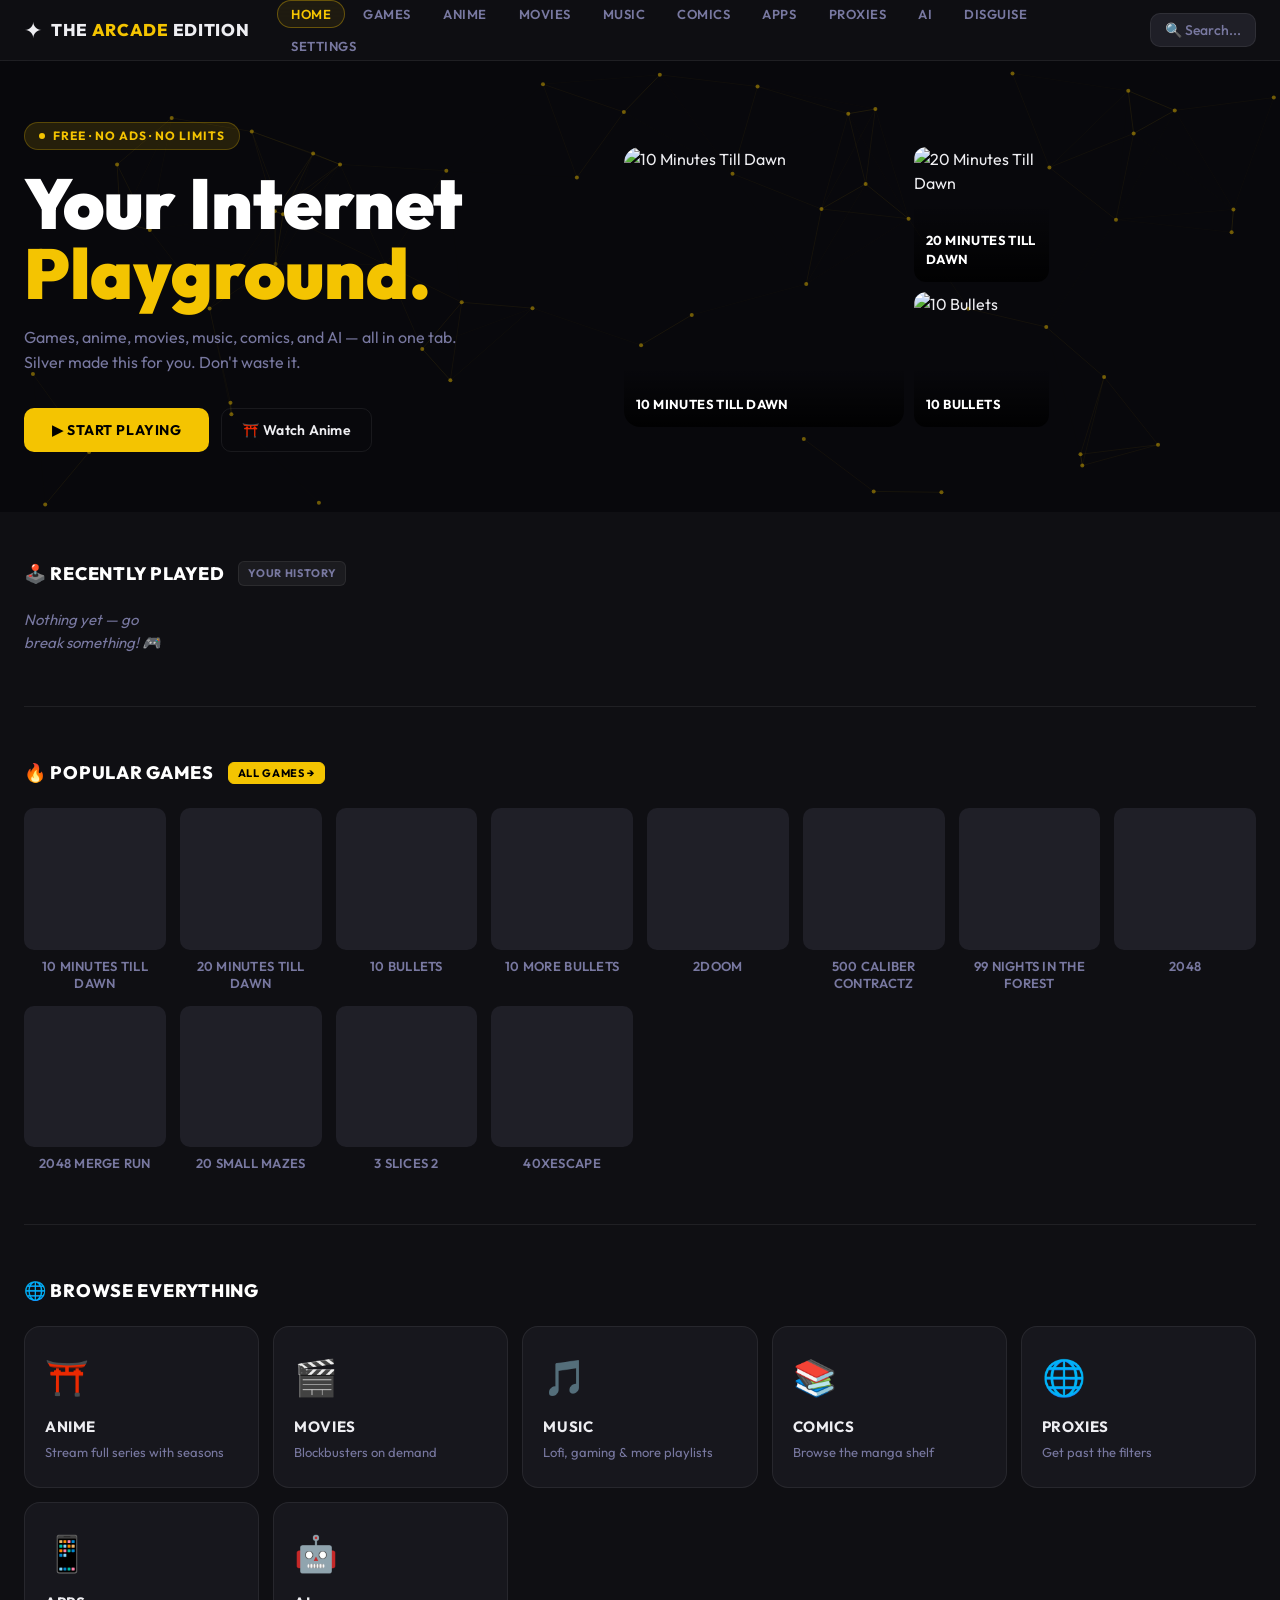
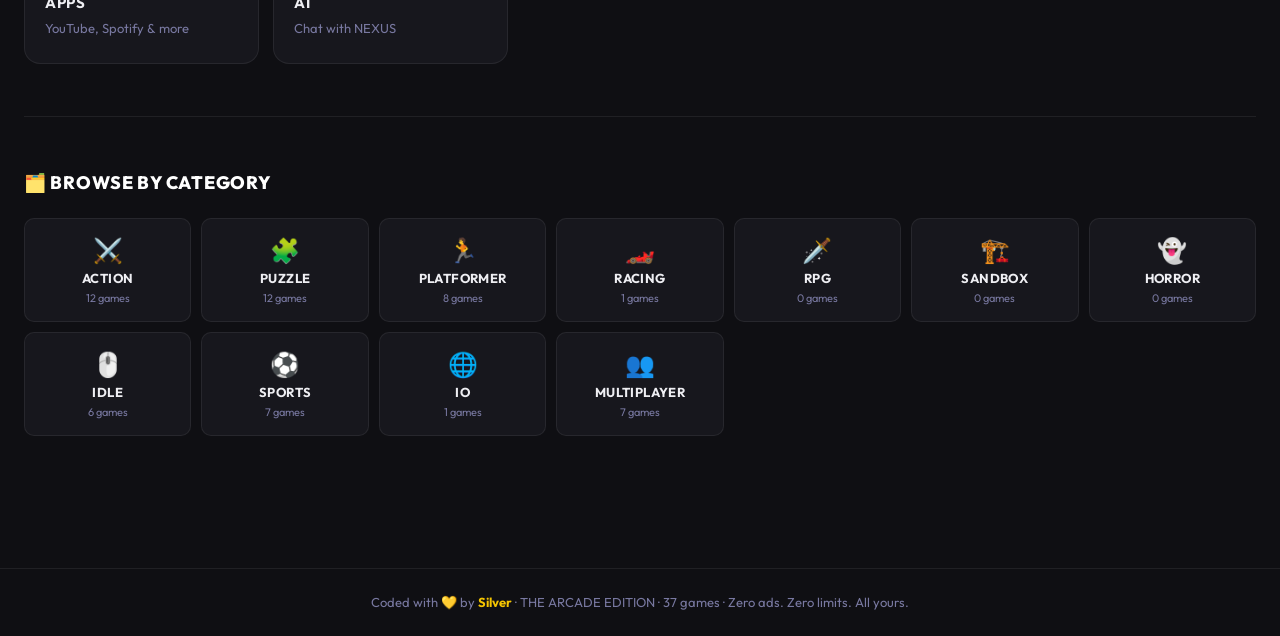
==== index.html @ 29978931 "Add files via upload" ====
<!DOCTYPE html>
<html lang="en">
<head>
    <meta charset="UTF-8">
    <meta name="viewport" content="width=device-width, initial-scale=1.0">
    <link id="favicon-link" rel="icon" type="image/png" href="favicon.png">
    <title id="page-title">THE ARCADE EDITION</title>
    <link rel="preconnect" href="https://fonts.googleapis.com">
    <link rel="preconnect" href="https://fonts.gstatic.com" crossorigin>
    <link href="https://fonts.googleapis.com/css2?family=Outfit:wght@300;400;500;600;700;800;900&display=swap" rel="stylesheet">
    <link rel="stylesheet" href="assets/app.css">
    <script src="assets/theme.js"></script>
    <script src="assets/disguise.js"></script>
</head>
<body>

<header class="site-header" id="site-header">
    <div class="header-inner">
        <a class="wordmark" href="index.html">
            <span class="wordmark-icon">✦</span>
            <span class="wordmark-text">THE <span class="accent">ARCADE</span> EDITION</span>
        </a>
        <nav class="site-nav hub-nav" id="hub-nav">
            <button class="hub-pill active" data-section="home">Home</button>
            <button class="hub-pill" data-section="games">Games</button>
            <button class="hub-pill" data-section="anime">Anime</button>
            <button class="hub-pill" data-section="movies">Movies</button>
            <button class="hub-pill" data-section="music">Music</button>
            <button class="hub-pill" data-section="manga">Comics</button>
            <button class="hub-pill" data-section="apps">Apps</button>
            <button class="hub-pill" data-section="proxies">Proxies</button>
            <button class="hub-pill" data-section="ai">AI</button>
            <button class="hub-pill" data-section="disguise">Disguise</button>
            <button class="hub-pill" data-section="settings">Settings</button>
        </nav>
        <div class="header-right">
            <button class="search-toggle" id="search-toggle" aria-label="Search">🔍 Search...</button>
        </div>
    </div>
    <div class="search-dropdown" id="search-dropdown" style="display:none">
        <input id="header-search" type="search" placeholder="Search games..." autocomplete="off" spellcheck="false">
        <div class="search-results" id="search-results"></div>
    </div>
</header>

<!-- ══════════════════════════════════════════════════════════════
     HOME SECTION
══════════════════════════════════════════════════════════════════ -->
<div class="hub-section active" id="section-home">
    <section class="hero" id="hero">
        <canvas id="network-canvas"></canvas>
        <div class="hero-content">
            <div class="hero-left">
                <div class="hero-eyebrow">
                    <span class="hero-eyebrow-dot"></span>
                    Free · No Ads · No Limits
                </div>
                <h1 class="hero-title">Your Internet<br><span class="accent">Playground.</span></h1>
                <p class="hero-sub">Games, anime, movies, music, comics, and AI — all in one tab. Silver made this for you. Don't waste it.</p>
                <div class="hero-actions">
                    <button class="hero-btn" onclick="showSection('games')">▶ Start Playing</button>
                    <button class="hero-btn-ghost" onclick="showSection('anime')">⛩️ Watch Anime</button>
                </div>
            </div>
            <div class="hero-right" id="hero-previews"></div>
        </div>
    </section>

    <main class="home-main">
        <section class="home-section" id="recent-section">
            <div class="section-header">
                <h2 class="section-title">🕹️ Recently Played</h2>
                <span class="section-badge">Your History</span>
            </div>
            <div class="shelf-row" id="recent-row">
                <p class="empty-note">Nothing yet — go break something! 🎮</p>
            </div>
        </section>

        <hr class="section-divider">

        <section class="home-section">
            <div class="section-header">
                <h2 class="section-title">🔥 Popular Games</h2>
                <button class="section-badge badge-link" onclick="showSection('games')">All Games →</button>
            </div>
            <div class="shelf-row" id="popular-row"></div>
        </section>

        <hr class="section-divider">

        <section class="home-section">
            <div class="section-header">
                <h2 class="section-title">🌐 Browse Everything</h2>
            </div>
            <div class="ent-grid">
                <div class="ent-card" style="--ent-color:#e63946" onclick="showSection('anime')">
                    <span class="ent-icon">⛩️</span>
                    <div class="ent-name">Anime</div>
                    <div class="ent-hint">Stream full series with seasons</div>
                </div>
                <div class="ent-card" style="--ent-color:#4895ef" onclick="showSection('movies')">
                    <span class="ent-icon">🎬</span>
                    <div class="ent-name">Movies</div>
                    <div class="ent-hint">Blockbusters on demand</div>
                </div>
                <div class="ent-card" style="--ent-color:#1DB954" onclick="showSection('music')">
                    <span class="ent-icon">🎵</span>
                    <div class="ent-name">Music</div>
                    <div class="ent-hint">Lofi, gaming & more playlists</div>
                </div>
                <div class="ent-card" style="--ent-color:#f97316" onclick="showSection('manga')">
                    <span class="ent-icon">📚</span>
                    <div class="ent-name">Comics</div>
                    <div class="ent-hint">Browse the manga shelf</div>
                </div>
                <div class="ent-card" style="--ent-color:#a855f7" onclick="showSection('proxies')">
                    <span class="ent-icon">🌐</span>
                    <div class="ent-name">Proxies</div>
                    <div class="ent-hint">Get past the filters</div>
                </div>
                <div class="ent-card" style="--ent-color:#3b82f6" onclick="showSection('apps')">
                    <span class="ent-icon">📱</span>
                    <div class="ent-name">Apps</div>
                    <div class="ent-hint">YouTube, Spotify & more</div>
                </div>
                <div class="ent-card" style="--ent-color:var(--accent)" onclick="showSection('ai')">
                    <span class="ent-icon">🤖</span>
                    <div class="ent-name">AI</div>
                    <div class="ent-hint">Chat with NEXUS</div>
                </div>
            </div>
        </section>

        <hr class="section-divider">

        <section class="home-section">
            <div class="section-header">
                <h2 class="section-title">🗂️ Browse by Category</h2>
            </div>
            <div class="category-grid" id="category-grid"></div>
        </section>
    </main>

    <footer class="site-footer">
        <p>Coded with 💛 by <strong style="color:var(--accent)">Silver</strong> · THE ARCADE EDITION · <span id="footer-count"></span> games · Zero ads. Zero limits. All yours.</p>
    </footer>
</div>

<!-- ══════════════════════════════════════════════════════════════
     GAMES SECTION
══════════════════════════════════════════════════════════════════ -->
<div class="hub-section" id="section-games">
    <main class="allgames-main">
        <h1 class="page-heading">ALL <span class="accent">GAMES</span></h1>
        <div class="allgames-controls">
            <input type="search" id="games-search" placeholder="Search games..." autocomplete="off" spellcheck="false">
            <button class="search-btn" onclick="filterGames()">Search</button>
        </div>
        <div class="tag-filters" id="tag-filters"></div>
        <div class="game-grid" id="game-grid"></div>
    </main>


    <footer class="site-footer">
        <p>Coded with 💛 by <strong style="color:var(--accent)">Silver</strong> · THE ARCADE EDITION</p>
    </footer>
</div>

<!-- ══════════════════════════════════════════════════════════════
     ANIME SECTION
══════════════════════════════════════════════════════════════════ -->
<div class="hub-section" id="section-anime">
    <!-- Library picker -->
    <div id="anime-library-view" class="anime-library">
        <div class="manga-library-header">
            <div class="anime-library-title">✦ Anime Library</div>
            <div class="anime-library-sub">Pick a series to start watching</div>
        </div>
        <div class="anime-series-grid" id="anime-series-grid"></div>
    </div>
    <!-- Show view (after picking) -->
    <div id="anime-show-view" style="display:none">
        <div class="anime-page" id="anime-app"></div>
        <div class="ap-season-selector" id="ap-season-selector"></div>
    </div>

    <div class="ap-overlay" id="ap-overlay">
        <div class="ap-topbar">
            <button class="ap-back" onclick="closeAnimePlayer()">
                <svg viewBox="0 0 24 24" fill="white" width="16"><path d="M20 11H7.83l5.59-5.59L12 4l-8 8 8 8 1.41-1.41L7.83 13H20v-2z"/></svg>
                Back
            </button>
            <div class="ap-nowplaying"><strong id="ap-title">—</strong><span id="ap-ep-label">—</span></div>
            <div style="width:80px"></div>
        </div>
        <iframe class="ap-frame" id="ap-frame" allowfullscreen allow="autoplay; fullscreen"></iframe>
        <div class="ap-bottom">
            <div style="font-size:11px;font-weight:700;color:rgba(255,255,255,0.35);text-transform:uppercase;letter-spacing:0.08em;">Episodes</div>
            <div class="ep-mini-scroll" id="ep-mini-scroll"></div>
        </div>
    </div>
    <footer class="site-footer">
        <p>Coded with 💛 by <strong style="color:var(--accent)">Silver</strong> · THE ARCADE EDITION</p>
    </footer>
</div>

<!-- ══════════════════════════════════════════════════════════════
     MOVIES SECTION
══════════════════════════════════════════════════════════════════ -->
<div class="hub-section" id="section-movies">
    <!-- Library picker -->
    <div id="movie-library-view" class="movie-library">
        <div class="manga-library-header">
            <div class="movie-library-title">🎬 Movie Library</div>
            <div class="movie-library-sub">Pick something to watch tonight</div>
        </div>
        <div class="movie-shelf-grid" id="movie-shelf-grid"></div>
    </div>
    <!-- Movie view -->
    <div id="movie-show-view" style="display:none">
        <div class="movie-view-bar">
            <button class="movie-back-to-shelf" onclick="showMovieLibrary()">← Back to Library</button>
            <span id="movie-show-label" style="font-size:14px;font-weight:600;color:var(--muted)"></span>
        </div>
        <div class="movie-page" id="movie-app"></div>
    </div>

    <div class="movie-overlay" id="movie-overlay">
        <div id="movieTrigger"></div>
        <div class="movie-topbar">
            <button class="movie-back" onclick="closeMoviePlayer()">
                <svg viewBox="0 0 24 24" fill="currentColor" width="14"><path d="M20 11H7.83l5.59-5.59L12 4l-8 8 8 8 1.41-1.41L7.83 13H20v-2z"/></svg>
                Return
            </button>
            <div class="movie-nowplaying">
                <span>Now Playing</span>
                <strong id="movie-p-title">—</strong>
            </div>
            <button class="movie-back" onclick="movieToggleFullscreen()" title="Fullscreen (F)">
                <svg viewBox="0 0 24 24" fill="currentColor" width="14"><path d="M7 14H5v5h5v-2H7v-3zm-2-4h2V7h3V5H5v5zm12 7h-3v2h5v-5h-2v3zM14 5v2h3v3h2V5h-5z"/></svg>
            </button>
        </div>
        <iframe class="movie-frame" id="movie-frame" allowfullscreen allow="autoplay; fullscreen"></iframe>
        <div class="movie-bottom"></div>
    </div>
    <footer class="site-footer">
        <p>Coded with 💛 by <strong style="color:var(--accent)">Silver</strong> · THE ARCADE EDITION</p>
    </footer>
</div>

<!-- ══════════════════════════════════════════════════════════════
     MUSIC SECTION
══════════════════════════════════════════════════════════════════ -->
<div class="hub-section" id="section-music">
    <div class="music-page">
        <div class="player-card">
            <div id="yt-hidden-engine" style="display:none;"></div>
            <select id="playlistSelect" onchange="switchPlaylist(this.value)">
                <option value="" disabled selected hidden>Choose a playlist...</option>
            </select>
            <input type="text" id="searchBar" placeholder="Search songs or artists..." onkeyup="searchAllTracks()">
            <div class="artwork-container">
                <span id="artPlaceholder" class="artwork-placeholder">💿</span>
                <img id="mainArtwork" src="" alt="Album Art">
            </div>
            <div class="track-info">
                <div id="trackTitle" class="track-title">Pick a playlist to begin</div>
                <div id="trackArtist" class="track-artist"></div>
            </div>
            <div class="timeline-wrapper">
                <input type="range" id="progressBar" class="music-slider" value="0" max="1000" oninput="seekVideo(this.value)">
                <div class="progress-container">
                    <span id="currentTime">0:00</span>
                    <span id="totalTime">0:00</span>
                </div>
            </div>
            <div class="controls-hud">
                <button id="playBtnGraphic" class="play-pause-btn" onclick="togglePlayState()">▶</button>
            </div>
            <div class="volume-box">
                <span>🔈</span>
                <input type="range" id="volumeSlider" class="music-slider" value="100" max="100" oninput="changeVolume(this.value)">
                <span>🔊</span>
            </div>
            <ul id="trackListDeck" class="track-list-deck"></ul>
            <div class="credits-signature">Made by <span>Silver</span> 💛</div>
        </div>
    </div>
</div>

<!-- ══════════════════════════════════════════════════════════════
     MANGA / COMICS SECTION
══════════════════════════════════════════════════════════════════ -->
<div class="hub-section" id="section-manga">
    <div class="manga-page">
        <!-- Series picker -->
        <div class="manga-library" id="manga-library-view">
            <div class="manga-library-header">
                <div class="manga-library-title">📚 Comics & Manga</div>
                <div class="manga-library-sub">Browse the collection — pick a series to open the shelf</div>
            </div>
            <div class="manga-series-grid" id="manga-series-grid"></div>
        </div>
        <!-- Shelf view -->
        <div id="manga-shelf-view" style="display:none;width:100%">
            <div class="manga-shelf-header">
                <button class="manga-shelf-back" onclick="showMangaLibrary()">← Back to Library</button>
                <div class="manga-shelf-series-title" id="manga-shelf-series-title"></div>
            </div>
            <div style="display:flex;justify-content:center;width:100%">
                <div class="manga-shelf-content visible" id="manga-shelf"></div>
            </div>
        </div>
    </div>
    <footer class="site-footer">
        <p>Coded with 💛 by <strong style="color:var(--accent)">Silver</strong> · THE ARCADE EDITION</p>
    </footer>
</div>

<!-- ══════════════════════════════════════════════════════════════
     APPS SECTION
══════════════════════════════════════════════════════════════════ -->
<div class="hub-section" id="section-apps">
    <div class="apps-page">
        <div class="apps-header">
            <h1 class="apps-title">📱 Apps</h1>
            <p class="apps-sub">Open any web app right here — no new tab needed.</p>
        </div>
        <div class="apps-grid" id="apps-grid"></div>
    </div>
    <!-- App viewer overlay -->
    <div id="app-overlay" style="display:none;position:fixed;top:60px;left:0;right:0;bottom:0;z-index:400;background:#fff;flex-direction:column;">
        <div style="display:flex;align-items:center;gap:12px;background:#0f0f13;border-bottom:1px solid rgba(255,255,255,0.07);padding:0 16px;height:44px;flex-shrink:0;">
            <button onclick="closeAppOverlay()" style="background:none;border:none;color:var(--accent);font-family:Outfit,sans-serif;font-size:13px;font-weight:700;cursor:pointer;padding:6px 0;letter-spacing:0.02em;">← Back to Apps</button>
            <span style="color:rgba(255,255,255,0.2);">|</span>
            <span id="app-overlay-title" style="color:#e2e2e6;font-family:Outfit,sans-serif;font-size:13px;font-weight:700;text-transform:uppercase;letter-spacing:0.05em;flex:1;"></span>
            <button onclick="openAppNewTab()" style="background:none;border:1px solid rgba(255,255,255,0.12);border-radius:6px;color:#7a7a82;font-family:Outfit,sans-serif;font-size:12px;padding:5px 11px;cursor:pointer;">↗ New Tab</button>
        </div>
        <iframe id="app-overlay-frame" src="" allowfullscreen style="flex:1;width:100%;border:none;display:block;"></iframe>
    </div>
    <footer class="site-footer">
        <p>Coded with 💛 by <strong style="color:var(--accent)">Silver</strong> · THE ARCADE EDITION</p>
    </footer>
</div>

<!-- ══════════════════════════════════════════════════════════════
     PROXIES SECTION
══════════════════════════════════════════════════════════════════ -->
<div class="hub-section" id="section-proxies">
    <div class="proxies-page">
        <h1 class="page-heading">🌐 <span class="accent">Proxies</span></h1>
        <p style="text-align:center;color:var(--muted);margin-bottom:8px;font-size:14px;">Opens in a new tab — no logs, no nonsense.</p>
        <div class="proxy-grid" id="proxy-grid"></div>
    </div>
    <footer class="site-footer">
        <p>Coded with 💛 by <strong style="color:var(--accent)">Silver</strong> · THE ARCADE EDITION</p>
    </footer>
</div>

<!-- ══════════════════════════════════════════════════════════════
     AI SECTION
══════════════════════════════════════════════════════════════════ -->
<div class="hub-section" id="section-ai">
    <div class="ai-page" id="ai-page">
        <div class="ai-login-box" id="ai-login-box">
            <span class="ai-logo-text">NEXUS</span>
            <div class="ai-status">
                <span class="ai-status-dot"></span> AI Core: Operational
            </div>
            <div class="ai-input-group">
                <label>Who are you?</label>
                <input type="text" id="ai-username" placeholder="Enter your name to begin...">
            </div>
            <button class="ai-launch-btn" onclick="launchAI()">Initialize Session →</button>
        </div>
    </div>
    <!-- Fullscreen AI frame (outside ai-page so it covers everything) -->
    <div class="ai-frame-wrap" id="ai-frame-wrap">
        <div class="ai-frame-topbar">
            <span class="ai-frame-title">✦ NEXUS AI</span>
            <button class="ai-frame-close" onclick="closeAI()">← Exit Session</button>
        </div>
        <iframe src="https://script.google.com/macros/s/AKfycbxIQWCINwF1Iqd8puG-jquv4sWSAkLTq9Tq86nTnNnoW3Gfvui6fgZIjMGgOss-cZVA/exec" allowfullscreen id="ai-frame"></iframe>
    </div>
    <footer class="site-footer">
        <p>Coded with 💛 by <strong style="color:var(--accent)">Silver</strong> · THE ARCADE EDITION · NEXUS AI</p>
    </footer>
</div>

<!-- ══════════════════════════════════════════════════════════════
     DISGUISE SECTION
══════════════════════════════════════════════════════════════════ -->
<div class="hub-section" id="section-disguise">
    <main class="disguise-main">
        <canvas id="disguise-canvas" class="bg-canvas"></canvas>
        <div class="disguise-content">
            <p class="stealth-label">Stealth Mode</p>
            <h1 class="disguise-title">Tab Disguise</h1>
            <p class="disguise-sub">Make your browser tab look like something boring. Perfect for when someone walks by.</p>
            <div class="tab-preview-wrap">
                <div class="fake-browser">
                    <div class="fake-header-bar">
                        <div class="fake-tab" id="fake-tab">
                            <img src="favicon.png" id="preview-favicon" alt="Favicon" style="width:14px;height:14px;object-fit:contain;" onerror="this.src='favicon.png'">
                            <span id="preview-title">THE ARCADE EDITION</span>
                            <span class="fake-close">✕</span>
                        </div>
                    </div>
                    <div class="fake-bar">
                        <span class="fake-arrows">← → ↻</span>
                        <span class="fake-url" id="preview-url">yourname.github.io/vault</span>
                    </div>
                </div>
            </div>
            <p class="disguise-section-label">Presets</p>
            <div class="preset-grid" id="preset-grid"></div>
            <p class="disguise-section-label">Custom</p>
            <div class="custom-row">
                <input id="custom-title" type="text" placeholder="Enter custom tab title..." class="title-input">
                <button class="apply-btn" id="apply-btn">Apply</button>
            </div>
            <button class="reset-btn" id="reset-btn">↩ Reset to Default</button>
        </div>
    </main>
    <footer class="site-footer">
        <p>Coded with 💛 by <strong style="color:var(--accent)">Silver</strong> · THE ARCADE EDITION</p>
    </footer>
</div>

<!-- ══════════════════════════════════════════════════════════════
     SETTINGS SECTION
══════════════════════════════════════════════════════════════════ -->
<div class="hub-section" id="section-settings">
    <div class="settings-page">
        <h1 class="page-heading">⚙️ <span class="accent">Settings</span></h1>
        <div class="settings-section">
            <div class="settings-section-title">Theme</div>
            <div class="settings-row">
                <div>
                    <div class="settings-label">Color Mode</div>
                    <div class="settings-hint">Changes the overall vibe of the platform</div>
                </div>
                <div class="theme-picker" id="theme-picker">
                    <button class="theme-chip active" data-theme="dark">Dark</button>
                    <button class="theme-chip" data-theme="midnight">Midnight</button>
                    <button class="theme-chip" data-theme="gold">Gold</button>
                    <button class="theme-chip" data-theme="light">Light</button>
                </div>
            </div>
            <div class="settings-row">
                <div>
                    <div class="settings-label">Accent Color</div>
                    <div class="settings-hint">Your signature highlight color</div>
                </div>
                <div class="accent-swatches" id="accent-swatches">
                    <div class="accent-swatch active" data-color="#f4c401" style="background:#f4c401" title="Gold"></div>
                    <div class="accent-swatch" data-color="#e63946" style="background:#e63946" title="Red"></div>
                    <div class="accent-swatch" data-color="#1DB954" style="background:#1DB954" title="Green"></div>
                    <div class="accent-swatch" data-color="#4285F4" style="background:#4285F4" title="Blue"></div>
                    <div class="accent-swatch" data-color="#a855f7" style="background:#a855f7" title="Purple"></div>
                    <div class="accent-swatch" data-color="#f97316" style="background:#f97316" title="Orange"></div>
                    <div class="accent-swatch" data-color="#ffffff" style="background:#ffffff;border:1px solid rgba(255,255,255,0.2)" title="White"></div>
                </div>
            </div>
        </div>
        <div class="settings-section">
            <div class="settings-section-title">Accessibility</div>
            <div class="settings-row">
                <div>
                    <div class="settings-label">Font Size</div>
                    <div class="settings-hint">Base text size across all pages</div>
                </div>
                <select class="settings-select" id="font-size-select">
                    <option value="small">Small</option>
                    <option value="normal" selected>Normal</option>
                    <option value="large">Large</option>
                </select>
            </div>
            <div class="settings-row">
                <div>
                    <div class="settings-label">Animations</div>
                    <div class="settings-hint">Network canvas & transition effects</div>
                </div>
                <div class="settings-toggle on" id="anim-toggle" onclick="this.classList.toggle('on')"></div>
            </div>
        </div>
        <div class="settings-section">
            <div class="settings-section-title">Data</div>
            <div class="settings-row">
                <div>
                    <div class="settings-label">Clear Play History</div>
                    <div class="settings-hint">Removes your recently played games</div>
                </div>
                <button class="settings-reset-btn" onclick="clearHistory()">Clear</button>
            </div>

        </div>
        <div style="padding-top:16px;display:flex;align-items:center;">
            <button class="settings-save-btn" onclick="saveSettingsUI()">Save Settings</button>
            <button class="settings-reset-btn" onclick="resetSettingsUI()">Reset to Defaults</button>
        </div>
        <p id="settings-saved-msg" style="color:var(--accent);font-weight:700;font-size:14px;margin-top:12px;display:none;">✓ Settings saved!</p>
    </div>
    <footer class="site-footer">
        <p>Coded with 💛 by <strong style="color:var(--accent)">Silver</strong> · THE ARCADE EDITION</p>
    </footer>
</div>

<!-- ══════════════════════════════════════════════════════════════
     GAME OVERLAY — sits below nav, inside the hub
══════════════════════════════════════════════════════════════════ -->
<div id="game-overlay" style="display:none;position:fixed;top:60px;left:0;right:0;bottom:0;z-index:400;background:#000;flex-direction:column;">
    <div style="display:flex;align-items:center;gap:12px;background:#0f0f13;border-bottom:1px solid rgba(255,255,255,0.07);padding:0 16px;height:44px;flex-shrink:0;">
        <button onclick="closeGameOverlay()" style="background:none;border:none;color:var(--accent);font-family:Outfit,sans-serif;font-size:13px;font-weight:700;cursor:pointer;padding:6px 0;letter-spacing:0.02em;">← Back to Games</button>
        <span style="color:rgba(255,255,255,0.2);">|</span>
        <span id="game-overlay-title" style="color:#e2e2e6;font-family:Outfit,sans-serif;font-size:13px;font-weight:700;text-transform:uppercase;letter-spacing:0.05em;flex:1;"></span>
        <button id="game-expand-btn" onclick="toggleGameExpand()" style="background:none;border:1px solid rgba(255,255,255,0.12);border-radius:6px;color:#7a7a82;font-family:Outfit,sans-serif;font-size:12px;padding:5px 11px;cursor:pointer;transition:color 0.15s,border-color 0.15s;">⛶ Expand</button>
    </div>
    <iframe id="game-overlay-frame" src="" allowfullscreen allow="autoplay; fullscreen; gamepad" style="flex:1;width:100%;border:none;display:block;"></iframe>
</div>

<!-- ══════════════════════════════════════════════════════════════
     SCRIPTS
══════════════════════════════════════════════════════════════════ -->
<script src="games.js"></script>
<script src="assets/app.js"></script>

<script>
var tag = document.createElement('script');
tag.src = "https://www.youtube.com/iframe_api";
var firstScriptTag = document.getElementsByTagName('script')[0];
firstScriptTag.parentNode.insertBefore(tag, firstScriptTag);
</script>

<script>
// ══════════════════════════════════════════════════════════
// HUB NAVIGATION
// ══════════════════════════════════════════════════════════
function showSection(id) {
    document.querySelectorAll('.hub-section').forEach(s => s.classList.remove('active'));
    document.querySelectorAll('.hub-pill').forEach(p => p.classList.remove('active'));
    document.getElementById('section-' + id)?.classList.add('active');
    document.querySelector(`.hub-pill[data-section="${id}"]`)?.classList.add('active');

    if (id === 'home')     { setTimeout(initNetwork, 50); setTimeout(renderHeroPreviews, 10); setTimeout(renderRecent, 10); setTimeout(renderPopular, 10); setTimeout(renderCategories, 10); }
    if (id === 'games')    { renderAllGames(); renderTagFilters(); }
    if (id === 'anime')    { renderAnimeLibrary(); }
    if (id === 'movies')   { renderMovieLibrary(); }
    if (id === 'manga')    { renderMangaLibrary(); }
    if (id === 'disguise') { setTimeout(() => initDisguiseCanvas(), 50); initDisguisePage(); }
    if (id === 'settings') { initSettingsUI(); }
    if (id === 'proxies')  { renderProxies(); }
    if (id === 'apps')     { renderApps(); }

    window.scrollTo(0, 0);
}

document.querySelectorAll('.hub-pill').forEach(btn => {
    btn.addEventListener('click', () => showSection(btn.dataset.section));
});

// ══════════════════════════════════════════════════════════
// HOME PAGE
// ══════════════════════════════════════════════════════════
function renderHeroPreviews() {
    const hero = document.getElementById('hero-previews');
    if (!hero) return;
    hero.innerHTML = '';
    const picks = GAMES.slice(0, 3);
    if (!picks.length) return;
    const big = document.createElement('a');
    big.href = '#'; big.className = 'hero-preview-big';
    big.innerHTML = `<img src="${getGameImg(picks[0])}" alt="${picks[0].title}"><span>${picks[0].title}</span>`;
    big.onclick = e => { e.preventDefault(); recordPlay(picks[0]); showSection('games'); };
    hero.appendChild(big);
    const smalls = document.createElement('div');
    smalls.className = 'hero-preview-smalls';
    picks.slice(1).forEach(g => {
        const a = document.createElement('a');
        a.href = '#'; a.className = 'hero-preview-small';
        a.innerHTML = `<img src="${getGameImg(g)}" alt="${g.title}"><span>${g.title}</span>`;
        a.onclick = e => { e.preventDefault(); recordPlay(g); showSection('games'); };
        smalls.appendChild(a);
    });
    hero.appendChild(smalls);
}

function renderRecent() {
    const history = getHistory();
    const row = document.getElementById('recent-row');
    if (!row) return;
    row.innerHTML = '';
    if (!history.length) { row.innerHTML = '<p class="empty-note">Nothing yet — go break something! 🎮</p>'; return; }
    history.slice(0,8).forEach(h => {
        const g = GAMES.find(x => x.file === h.file);
        if (g) row.appendChild(buildCard(g));
    });
}

function renderPopular() {
    const row = document.getElementById('popular-row');
    if (!row) return;
    row.innerHTML = '';
    GAMES.slice(0,12).forEach(g => row.appendChild(buildCard(g)));
}

function renderCategories() {
    const tags = ['action','puzzle','platformer','racing','rpg','sandbox','horror','idle','sports','io','multiplayer'];
    const icons = {action:'⚔️',puzzle:'🧩',platformer:'🏃',racing:'🏎️',rpg:'🗡️',sandbox:'🏗️',horror:'👻',idle:'🖱️',sports:'⚽',io:'🌐',multiplayer:'👥'};
    const grid = document.getElementById('category-grid');
    if (!grid) return;
    grid.innerHTML = '';
    tags.forEach(tag => {
        const count = GAMES.filter(g => (g.tags||[]).includes(tag)).length;
        const btn = document.createElement('button');
        btn.className = 'cat-btn';
        btn.innerHTML = `<span class="cat-icon">${icons[tag]||'🎮'}</span><span class="cat-name">${tag.charAt(0).toUpperCase()+tag.slice(1)}</span><span class="cat-count">${count} games</span>`;
        btn.onclick = () => { showSection('games'); setTimeout(() => filterByTag(tag), 100); };
        grid.appendChild(btn);
    });
}

document.addEventListener('DOMContentLoaded', () => {
    initNetwork();
    renderHeroPreviews();
    renderRecent();
    renderPopular();
    renderCategories();
    document.getElementById('footer-count').textContent = GAMES.length;
    initMusicPlayer();
});

// ══════════════════════════════════════════════════════════
// GAMES
// ══════════════════════════════════════════════════════════
function getGameImg(game) {
    if (!game.img) return 'favicon.png';
    const isUrl = /^https?:\/\/|\/\//.test(game.img);
    return isUrl ? game.img : 'gameimages/' + game.img;
}

let activeTag = null;

function renderTagFilters() {
    const tags = ['all','action','puzzle','platformer','racing','rpg','sandbox','horror','idle','sports','io','multiplayer'];
    const container = document.getElementById('tag-filters');
    if (!container || container.children.length) return;
    tags.forEach(t => {
        const btn = document.createElement('button');
        btn.className = 'tag-btn' + (t === 'all' ? ' active' : '');
        btn.textContent = t === 'all' ? 'All' : t.charAt(0).toUpperCase()+t.slice(1);
        btn.dataset.tag = t;
        btn.onclick = () => filterByTag(t);
        container.appendChild(btn);
    });
}

function filterByTag(tag) {
    activeTag = tag === 'all' ? null : tag;
    document.querySelectorAll('#tag-filters .tag-btn').forEach(b => b.classList.toggle('active', b.dataset.tag === tag));
    filterGames();
}

function renderAllGames() {
    const grid = document.getElementById('game-grid');
    if (!grid) return;
    const q = (document.getElementById('games-search')?.value || '').toLowerCase();
    const filtered = GAMES.filter(g => {
        const matchQ = !q || g.title.toLowerCase().includes(q);
        const matchTag = !activeTag || (g.tags||[]).includes(activeTag);
        return matchQ && matchTag;
    }).sort((a,b) => a.title.localeCompare(b.title));
    grid.innerHTML = '';
    if (!filtered.length) { grid.innerHTML = '<p class="no-results">No games found. Try a different search!</p>'; return; }
    filtered.forEach(g => grid.appendChild(buildCard(g)));
}

function filterGames() { renderAllGames(); }

document.addEventListener('DOMContentLoaded', () => {
    document.getElementById('games-search')?.addEventListener('input', filterGames);
});

// ══════════════════════════════════════════════════════════
// ANIME — MULTI-SERIES
// ══════════════════════════════════════════════════════════
const ANIME_CATALOG = [
    {
        id: 'jjk',
        title: 'Jujutsu Kaisen',
        thumb: 'https://lh3.googleusercontent.com/pw/AP1GczMfE8PlhsTcq7ktFSVATbhNoKUy42dXV8RN49rw3xy97je1ZTSwuT3k-yIxleFK4kAv3tJhXBaqXHgg-aCy4SHH4oWsd6C5NkrvJ33DJxlZJDUJkS8gjZSZ7mfo_NViTvZQrx2NilVwV8duoaxFdPhh=w1672-h941-s-no-gm',
        coverThumb: 'https://lh3.googleusercontent.com/pw/AP1GczMfE8PlhsTcq7ktFSVATbhNoKUy42dXV8RN49rw3xy97je1ZTSwuT3k-yIxleFK4kAv3tJhXBaqXHgg-aCy4SHH4oWsd6C5NkrvJ33DJxlZJDUJkS8gjZSZ7mfo_NViTvZQrx2NilVwV8duoaxFdPhh=w1672-h941-s-no-gm',
        genre: 'Action · Supernatural',
        seasons: [
            {
                label: 'Season 1 (2020)',
                heroImage: 'https://lh3.googleusercontent.com/pw/AP1GczMfE8PlhsTcq7ktFSVATbhNoKUy42dXV8RN49rw3xy97je1ZTSwuT3k-yIxleFK4kAv3tJhXBaqXHgg-aCy4SHH4oWsd6C5NkrvJ33DJxlZJDUJkS8gjZSZ7mfo_NViTvZQrx2NilVwV8duoaxFdPhh=w1672-h941-s-no-gm',
                description: 'After swallowing a cursed finger, Yuji Itadori becomes the vessel for the King of Curses and joins a secret society of sorcerers.',
                episodes: [
                    {title:'Ryōmen Sukuna',subLink:'https://drive.google.com/file/d/1w05hv0eqevqNsx2-SmepGTozUZ3jlRgu/preview',thumb:'https://lh3.googleusercontent.com/pw/AP1GczOk7-hQcLmg7xu-2HbIidMoyQOoUx0f4gLWrdbSQzoQxBLbX1UFu4w0Bf-8o3ywOrzEiumgJwjKx5Y6k5QzWxzekRntDDWu966bRmQSC6PMvhRSkjT_1HZ96J-VWDVZ_I9-26gxPW5y7NXtkKC_T9I=w1920-h1080-s-no-gm'},
                    {title:'For Myself',subLink:'https://drive.google.com/file/d/1S0YN5ZYV2KWGH-Qm8wvOAuV_GdEx7drP/preview',thumb:'https://lh3.googleusercontent.com/pw/AP1GczPYT-GGhfSMsV7JDUcAa2KbUnWQxiHq0QrnAuHkgkS1O-T7YysqKbY1aorpEwIOEanETvz_ELEiy9Bxwun9PBTdh8GZ1cjTG_K-2zVHe_Ixi45XjGph8zSjb70-5itIII_cDpMHUNgJj9i94x-Kg=w1089-h608-s-no-gm'},
                    {title:'Girl of Steel',subLink:'https://drive.google.com/file/d/1vHqiopYe3ZJ8WgJHQoQjZCM1ZQL9BL4z/preview',thumb:'https://lh3.googleusercontent.com/pw/AP1GczNigCUiSTUX1ZCBUnSdVYeTW2_46pB9NQBoVRgE2wcV1BYy3g84LGpiHohJWdPdvIQjhhprJH9LBM0L9t5KipFdGkRPq6ZAEDf20h4qHq700EYpQ37R95P5H4jqMUPgpwIYpi0wXmvZ-MZL8usVZ8A=w1920-h1080-s-no-gm'},
                    {title:'Curse Womb Must Die',subLink:'https://drive.google.com/file/d/1PgVMpqATCAc5IMSGk9BBM3SVHfiug_6N/preview',thumb:'https://lh3.googleusercontent.com/pw/AP1GczPgXCtLZ6ZfAoefB4VSKZw3tmLn-nmqkxMXcsDherzN5H6g-09zKT6nGUyVw4SOAcvcyYooQ-EWx0jDhotkuqFIbMfFUPVpKTf4skVau1w5KNLcDtQc9mzN5dewnS8_QB6GnIBBjfhbJGoMIH1ysvY=w1920-h1080-s-no-gm'},
                    {title:'Curse Womb Must Die -II-',subLink:'https://drive.google.com/file/d/1QUdJaSQlLGP29W-JQ5co3zZVhBXm_UWr/preview',thumb:'https://lh3.googleusercontent.com/pw/AP1GczMXLIUrgCmCXo_XUqBmpsjMsbDi31ZyitOc4WPj8Mu0vSfNifrqeWhIqT8c6kKbkejjMp2xiLX7rxRHgB5pJAaIC3-BSv44nwi7ZST-kXji26ne3cZjycDFUT6dyI66EeeYZWTnL6QiZCg2tVA1Z4M=w1024-h576-s-no-gm'},
                    {title:'After Rain',subLink:'https://drive.google.com/file/d/14XUDq8lDlEdLDAng0chsrmPxPo3mHdgQ/preview',thumb:'https://lh3.googleusercontent.com/pw/AP1GczMepr2jh5ntWVFIEmxWduI_GevzZzuxP78iano7R4drDC-g1vrA3WD_obdFsNUHkCiUzScygqy7fbf-2ppm8w9VvBHw5JJdtMobrdZk8CJOXJavUhA73VumNpAbttteNpcOTPFppB8B9qwjKPmTfC0=w1920-h1080-s-no-gm'},
                    {title:'Assault',subLink:'https://drive.google.com/file/d/1AJQ0Pzkf8aL0AMZBH1OiXXBS_RWZrH0H/preview',thumb:'https://lh3.googleusercontent.com/pw/AP1GczOU2hDd9nC-JciG56Ye-4Q3PFpjARn9_VZcBdu06gvshmaDHD1PdsBZbKz4jcYaPi2ORcrqTcpQHZNDHpEDJGta_D87iR_naEvXPws1kKbynx-XDA9pGcVfhoD74RoqJ7-CmQbO2XvVPaYzsMr_u2k=w1920-h1080-s-no-gm'},
                    {title:'Boredom',subLink:'https://drive.google.com/file/d/1xD0BqlDeMEfMiF48NfudeYtte4mQ5QYY/preview',thumb:'https://lh3.googleusercontent.com/pw/AP1GczO5UkX46W9nwVkYLsYuUUVFpbliFUjFu3OtPZG9lt2CNBe_f-21p3f_DHruAehBXui8LaXsVt7qLkKbDYdoUqwD6ZUhPgCHNA90JK5sEg5Sfmn42oq1w0LiQedqQwmh0CcEdbBk8XCXuyzWsrJUcF8=w2570-h1445-s-no-gm'},
                    {title:'Small Fry and Reverse Retribution',subLink:'https://drive.google.com/file/d/1BZSYXnORvUryj5-Tzi__oGiDTN1JDXoi/preview',thumb:'https://lh3.googleusercontent.com/pw/AP1GczNRjtAxzA7tmk2heUbmIEK8h-CoKJVkZlTZSH9SZXCr6jz9eZpTryhLSSXEUISPZ13KuE0Hr3DvPJ_9xJwfbsccarxo2aqVNyBOB7VvgU3OS-iK-P10un2dyz6cnNtidUIY8zMSWNbIceb07e6_kMg=w1920-h1080-s-no-gm'},
                    {title:'Idle Transfiguration',subLink:'https://drive.google.com/file/d/1TioplLbRDxpmBBZtmXfj1xlWW_m5wdoK/preview',thumb:'https://lh3.googleusercontent.com/pw/AP1GczPj2vbFZSiEBgm24rlizuv9uc8CFK91gRRVUJS4gzq4I-2yfGnLWw_SlA3NXnqKILmO_KZ6xp71qwqBMUnFWkDCioNfDpdObNxTGerELXnla8za3sZe1cjQqqUxrI7-NW5QvVrm5bPsN5DC_ZWgOQQ=w1920-h1080-s-no-gm'},
                    {title:'Narrow-minded',subLink:'https://drive.google.com/file/d/19c2JdI5yeXZI2HgTcbPuMLmONVQOetca/preview',thumb:'https://lh3.googleusercontent.com/pw/AP1GczM9jTRAZhXACdXDqV5UQyUWxDyXfsj-REqpmnbqba0due_riSzhwYkNMxCnhpuVrqc2otnEAMRwgPd68LHODPL6OWRBqW3Y9OEorAZyktj98dngE4R7EsGan2amBmSaO1q6Di_ByFsxXD-WBDNWxtQ=w660-h371-s-no-gm'},
                    {title:'To You, Someday',subLink:'',thumb:'https://lh3.googleusercontent.com/pw/AP1GczOH_8S9ZoU7_BvjY9fCwTaMSGXz9j6aSpfpKfO0cIn9TOZG-cFQXB_VjRJPCyzwzW-4gn78GGETDDJJHKx03OZvCawQLD1Fd9FAUYRgZ0xlS3a6LTqYA5QMdgX89dIw52UqRe8Qh9eqELaedLmqh84=w660-h371-s-no-gm'},
                    {title:'Tomorrow',subLink:'',thumb:'https://lh3.googleusercontent.com/pw/AP1GczMHVKZwmOJCELgrA6sp0DpRzHD4GUQZbxojX7yQhEIOx1NOigoSxqTrL8hIALztRa888vfRlOGuczxxQRngWtErItneidLGvrn3_CI9ih6GmM7O4yUQHYN6pZruO4U-ODiKOqpitF3UVUMz9ITLz2Q=w1920-h1080-s-no-gm'},
                ]
            },
            {
                label: 'Season 2 (2023)',
                heroImage: 'https://lh3.googleusercontent.com/pw/AP1GczMfE8PlhsTcq7ktFSVATbhNoKUy42dXV8RN49rw3xy97je1ZTSwuT3k-yIxleFK4kAv3tJhXBaqXHgg-aCy4SHH4oWsd6C5NkrvJ33DJxlZJDUJkS8gjZSZ7mfo_NViTvZQrx2NilVwV8duoaxFdPhh=w1672-h941-s-no-gm',
                description: 'The Hidden Inventory arc and the explosive Shibuya Incident — Gojo\'s past is revealed and the jujutsu world is turned upside down.',
                episodes: [
                    {title:'Hidden Inventory',subLink:'',thumb:''},
                    {title:'Hidden Inventory 2',subLink:'',thumb:''},
                    {title:'Hidden Inventory 3',subLink:'',thumb:''},
                    {title:'Hidden Inventory 4',subLink:'',thumb:''},
                    {title:'Premature Death',subLink:'',thumb:''},
                ]
            }
        ]
    },
    {
        id: 'placeholder1',
        title: 'Add Another Anime',
        thumb: '',
        coverThumb: '',
        genre: 'Your pick',
        seasons: [
            { label: 'Season 1', heroImage: '', description: 'Edit ANIME_CATALOG in index.html to add your own series here.', episodes: [] }
        ]
    }
];

let animeCurrentSeries = null;
let animeCurrentSeason = 0;
let animeCurrentEp = 0;
let animeHideTimer = null;

function renderAnimeLibrary() {
    const libView = document.getElementById('anime-library-view');
    const showView = document.getElementById('anime-show-view');
    libView.style.display = '';
    showView.style.display = 'none';
    const grid = document.getElementById('anime-series-grid');
    if (!grid) return;
    grid.innerHTML = '';
    ANIME_CATALOG.forEach(series => {
        const card = document.createElement('div');
        card.className = 'anime-series-card';
        card.innerHTML = `
            <img class="anime-series-thumb" src="${series.coverThumb || series.thumb}" alt="${series.title}" onerror="this.style.background='var(--surface2)'">
            <div class="anime-series-info">
                <div class="anime-series-name">${series.title}</div>
                <div class="anime-series-meta">${series.seasons.length} Season${series.seasons.length!==1?'s':''} · ${series.genre}</div>
            </div>
        `;
        card.onclick = () => openAnimeSeries(series);
        grid.appendChild(card);
    });
}

function openAnimeSeries(series) {
    animeCurrentSeries = series;
    animeCurrentSeason = 0;
    animeCurrentEp = 0;
    document.getElementById('anime-library-view').style.display = 'none';
    document.getElementById('anime-show-view').style.display = '';
    renderAnimeShowView();
}

function renderAnimeShowView() {
    if (!animeCurrentSeries) return;
    const season = animeCurrentSeries.seasons[animeCurrentSeason];
    const app = document.getElementById('anime-app');
    const selectorEl = document.getElementById('ap-season-selector');

    // Season selector bar
    if (animeCurrentSeries.seasons.length > 1) {
        let selHtml = `<span class="ap-season-label">Season</span>
        <select class="ap-season-select" onchange="switchAnimeSeason(this.value)">`;
        animeCurrentSeries.seasons.forEach((s, i) => {
            selHtml += `<option value="${i}" ${i===animeCurrentSeason?'selected':''}>${s.label}</option>`;
        });
        selHtml += `</select>`;
        selHtml += `<button class="ap-back-to-library" onclick="renderAnimeLibrary();document.getElementById('anime-library-view').style.display='';document.getElementById('anime-show-view').style.display='none';">← All Anime</button>`;
        selectorEl.innerHTML = selHtml;
        selectorEl.style.display = 'flex';
    } else {
        selectorEl.innerHTML = `<button class="ap-back-to-library" onclick="renderAnimeLibrary();document.getElementById('anime-library-view').style.display='';document.getElementById('anime-show-view').style.display='none';">← All Anime</button>`;
        selectorEl.style.display = 'flex';
    }

    const eps = (season.episodes||[]).map((ep, i) => {
        const hasThumb = ep.thumb && ep.thumb !== '';
        return `<div class="ep-card${i===animeCurrentEp?' active':''}" onclick="playAnimeEpisode(${i})">
            <div class="ep-thumb">${!hasThumb?`<span class="ep-thumb-num">${i+1}</span>`:''}<img src="${ep.thumb}" loading="lazy"></div>
            <div class="ep-info"><div class="ep-label">Episode ${i+1}</div><div class="ep-name">${ep.title}</div></div>
        </div>`;
    }).join('');

    app.innerHTML = `
        <div class="ap-hero">
            <img class="ap-hero-img" src="${season.heroImage}" alt="${animeCurrentSeries.title}">
            <div class="ap-hero-grad"></div>
            <div class="ap-hero-content">
                <div class="ap-badge">Now Streaming</div>
                <div class="ap-title">${animeCurrentSeries.title}</div>
                <div class="ap-meta"><span>${season.label}</span><span>${(season.episodes||[]).length} Episodes</span><span>${animeCurrentSeries.genre}</span></div>
                <div class="ap-desc">${season.description}</div>
                <div class="ap-actions">
                    <button class="btn-ap-watch" onclick="playAnimeEpisode(${animeCurrentEp})">▶ Play Episode ${animeCurrentEp+1}</button>
                </div>
            </div>
        </div>
        <div class="ap-section"><div class="ap-section-title">Episodes</div><div class="ep-grid">${eps||'<p style="color:var(--muted);font-size:14px;">No episodes added yet for this season.</p>'}</div></div>
    `;
}

function switchAnimeSeason(idx) {
    animeCurrentSeason = parseInt(idx);
    animeCurrentEp = 0;
    renderAnimeShowView();
}

function playAnimeEpisode(i) {
    animeCurrentEp = i;
    const season = animeCurrentSeries.seasons[animeCurrentSeason];
    const ep = season.episodes[i];
    if (!ep || !ep.subLink) return;
    const overlay = document.getElementById('ap-overlay');
    overlay.classList.add('open');
    document.getElementById('ap-frame').src = ep.subLink;
    document.getElementById('ap-title').textContent = animeCurrentSeries.title;
    document.getElementById('ap-ep-label').textContent = `${season.label} · E${i+1} — ${ep.title}`;
    renderAnimeEpMini(i);
    animeShowControls();
}

function renderAnimeEpMini(active) {
    const season = animeCurrentSeries?.seasons[animeCurrentSeason];
    document.getElementById('ep-mini-scroll').innerHTML = (season?.episodes||[]).map((ep,i) =>
        `<button class="ep-mini${i===active?' active':''}" onclick="switchAnimeEp(${i})">Ep ${i+1}</button>`
    ).join('');
}

function switchAnimeEp(i) {
    animeCurrentEp = i;
    playAnimeEpisode(i);
    renderAnimeShowView();
}

function closeAnimePlayer() {
    const overlay = document.getElementById('ap-overlay');
    overlay.classList.remove('open','controls-visible');
    document.getElementById('ap-frame').src = '';
}

function animeShowControls() {
    const overlay = document.getElementById('ap-overlay');
    overlay.classList.add('controls-visible');
    overlay.classList.remove('cursor-hidden');
    clearTimeout(animeHideTimer);
    animeHideTimer = setTimeout(() => {
        overlay.classList.remove('controls-visible');
        overlay.classList.add('cursor-hidden');
    }, 2500);
}
document.getElementById('ap-overlay').addEventListener('mousemove', animeShowControls);

// ══════════════════════════════════════════════════════════
// MOVIES — MULTI-TITLE LIBRARY
// ══════════════════════════════════════════════════════════
const MOVIES = [
    {
        title: "Avengers: Endgame",
        year: "2019", rating: "PG-13", duration: "3h 01m", genre: "Action · Adventure",
        description: "The surviving Avengers discover a way to use the Quantum Realm to travel back in time and retrieve the six Infinity Stones — planning to reverse Thanos's catastrophic snap and restore half of all life in the universe.",
        heroImage: "https://image.tmdb.org/t/p/original/7RyHsO4yDXtBv1zUU3mTpHeQ0d5.jpg",
        posterImage: "https://image.tmdb.org/t/p/w500/or06FN3Dka5tukK1e9sl16pB3iy.jpg",
        videoLink: "https://drive.google.com/file/d/1LCun9zCSlTXwTM27uO-XY5TqsLGVO6eF/preview"
    },
    {
        title: "Add Another Movie",
        year: "–", rating: "–", duration: "–", genre: "Your pick",
        description: "Edit the MOVIES array in index.html to add more films to the library.",
        heroImage: "",
        posterImage: "",
        videoLink: ""
    }
];

let movieHideTimer = null;

function cleanEmbedUrl(url) {
    const m = url && url.match(/\/d\/([a-zA-Z0-9_-]+)/);
    return m ? `https://drive.google.com/file/d/${m[1]}/preview` : url;
}

function renderMovieLibrary() {
    document.getElementById('movie-library-view').style.display = '';
    document.getElementById('movie-show-view').style.display = 'none';
    const grid = document.getElementById('movie-shelf-grid');
    if (!grid) return;
    grid.innerHTML = '';
    MOVIES.forEach((m, idx) => {
        const card = document.createElement('div');
        card.className = 'movie-shelf-card';
        card.innerHTML = `
            <img class="movie-shelf-thumb" src="${m.posterImage || m.heroImage}" alt="${m.title}" onerror="this.style.background='var(--surface2)'">
            <div class="movie-shelf-info">
                <div class="movie-shelf-name">${m.title}</div>
                <div class="movie-shelf-meta">${m.year}${m.rating && m.rating!=='–' ? ' · '+m.rating : ''} · ${m.genre}</div>
            </div>
        `;
        card.onclick = () => openMovieView(idx);
        grid.appendChild(card);
    });
}

function showMovieLibrary() {
    renderMovieLibrary();
}

function openMovieView(idx) {
    document.getElementById('movie-library-view').style.display = 'none';
    document.getElementById('movie-show-view').style.display = '';
    document.getElementById('movie-show-label').textContent = MOVIES[idx]?.title || '';
    renderMovieDetail(idx);
}

function renderMovieDetail(idx) {
    const m = MOVIES[idx];
    const app = document.getElementById('movie-app');
    app.innerHTML = `
        <div class="movie-hero">
            <img class="movie-hero-img" src="${m.heroImage}" alt="${m.title}">
            <div class="movie-hero-grad"></div>
            <div class="movie-hero-content">
                <div class="movie-badge">Now Streaming</div>
                <div class="movie-title">${m.title}</div>
                <div class="movie-meta"><span>${m.year}</span><span>${m.rating}</span><span>${m.duration}</span><span>${m.genre}</span></div>
                <div class="movie-desc">${m.description}</div>
                ${m.videoLink ? `<button class="btn-movie-watch" onclick="playMovie(${idx})">
                    <svg viewBox="0 0 24 24" fill="currentColor" width="12"><path d="M8 5v14l11-7z"/></svg>
                    Start Watching
                </button>` : `<p style="color:var(--muted);font-size:14px;">No video link added yet.</p>`}
            </div>
        </div>
    `;
}

function playMovie(idx) {
    const m = MOVIES[idx];
    if (!m.videoLink) return;
    document.getElementById('movie-overlay').classList.add('open');
    document.getElementById('movie-frame').src = cleanEmbedUrl(m.videoLink);
    document.getElementById('movie-p-title').textContent = m.title;
    movieShowControls();
}

function closeMoviePlayer() {
    const overlay = document.getElementById('movie-overlay');
    overlay.classList.remove('open','controls-visible');
    document.getElementById('movie-frame').src = '';
    if (document.fullscreenElement) document.exitFullscreen();
}

function movieShowControls() {
    const overlay = document.getElementById('movie-overlay');
    overlay.classList.add('controls-visible');
    overlay.classList.remove('cursor-hidden');
    document.getElementById('movieTrigger').style.pointerEvents = 'none';
    clearTimeout(movieHideTimer);
    movieHideTimer = setTimeout(() => {
        overlay.classList.remove('controls-visible');
        overlay.classList.add('cursor-hidden');
        document.getElementById('movieTrigger').style.pointerEvents = 'auto';
    }, 2500);
}

function movieToggleFullscreen() {
    const elem = document.getElementById('movie-overlay');
    if (!document.fullscreenElement) elem.requestFullscreen?.();
    else document.exitFullscreen?.();
}

document.getElementById('movie-overlay').addEventListener('mousemove', movieShowControls);
document.getElementById('movieTrigger').addEventListener('mousemove', movieShowControls);

// ══════════════════════════════════════════════════════════
// MUSIC PLAYER
// ══════════════════════════════════════════════════════════
const musicLibrary = {
    "gaming-hype": { name: "Gaming Energy", tracks: [
        {title:"Doom Eternal Theme",artist:"Mick Gordon",ytId:"fmUDr2DO2is",customImg:"https://i.imgur.com/AbrZWBu.jpg"},
        {title:"Megalovania",artist:"Toby Fox",ytId:"KK3KXAECte4",customImg:"https://cdna.artstation.com/p/assets/images/images/060/311/612/large/hudin-santos-megalovania-final.jpg?1678287327"}
    ]},
    "chill-vibes": { name: "Lofi Girl", tracks: [
        {title:"Lofi Hip Hop Radio",artist:"Lofi Girl",ytId:"CFGLoQIhmow",customImg:"https://www.lofigirl.com/_next/image?url=https%3A%2F%2Fmedia.lofigirl.com%2Fmain.png&w=3840&q=75"},
        {title:"Synthwave Beats",artist:"Lofi Girl",ytId:"fhL67fnDXcU",customImg:"https://img.youtube.com/vi/fhL67fnDXcU/hqdefault.jpg"}
    ]},
    "my-custom-playlist": { name: "Starboy", tracks: [
        {title:"Starboy",artist:"The Weeknd",ytId:"34Na4j8AVgA",customImg:"https://i.scdn.co/image/ab67616d0000b2734718e2b124f79258be7bc452"}
    ]},
    "my-playlist": { name: "Classical Essentials", tracks: [
        {title:"William Tell Overture",artist:"Gioachino Rossini",ytId:"AnNKsk2a0fI",customImg:"https://t4.ftcdn.net/jpg/19/17/93/81/360_F_1917938128_lpRFyoql2siRu6ZTdHZ7PUFIIoni5Nz9.jpg"},
        {title:"Can-can",artist:"Jacques Offenbach",ytId:"4Diu2N8TGKA",customImg:"https://t4.ftcdn.net/jpg/19/17/93/81/360_F_1917938128_lpRFyoql2siRu6ZTdHZ7PUFIIoni5Nz9.jpg"}
    ]}
};

let ytPlayer = null, ytTimer = null, activePlaylistKey = '', currentTrack = null;

function initMusicPlayer() {
    const sel = document.getElementById('playlistSelect');
    if (!sel || sel.options.length > 1) return;
    for (const key in musicLibrary) {
        const opt = document.createElement('option');
        opt.value = key; opt.innerText = musicLibrary[key].name;
        sel.appendChild(opt);
    }
    resetMusicUI();
}

function resetMusicUI() {
    document.getElementById('trackTitle').innerText = 'Pick a playlist to begin';
    document.getElementById('trackArtist').innerText = '';
    document.getElementById('mainArtwork').style.display = 'none';
    document.getElementById('artPlaceholder').style.display = 'block';
    document.getElementById('trackListDeck').innerHTML = '<li style="text-align:center;color:var(--muted);padding:20px;font-size:14px;">Select an album above to view tracks</li>';
    currentTrack = null;
}

function onYouTubeIframeAPIReady() {
    ytPlayer = new YT.Player('yt-hidden-engine', {
        height:'1', width:'1',
        playerVars:{autoplay:0,controls:0,modestbranding:1,rel:0},
        events:{onStateChange: onYTStateChange}
    });
}

function getTrackImage(song) {
    return (song.customImg && song.customImg.trim()) ? song.customImg : `https://img.youtube.com/vi/${song.ytId}/hqdefault.jpg`;
}

function switchPlaylist(key) {
    activePlaylistKey = key;
    document.getElementById('searchBar').value = '';
    renderTrackList(musicLibrary[key].tracks);
}

function renderTrackList(tracks) {
    const deck = document.getElementById('trackListDeck');
    deck.innerHTML = '';
    if (!tracks.length) { deck.innerHTML = '<li style="text-align:center;color:var(--muted);padding:20px;font-size:14px;">No matches found</li>'; return; }
    tracks.forEach(song => {
        const li = document.createElement('li');
        li.className = 'track-node' + (currentTrack && currentTrack.ytId === song.ytId ? ' active' : '');
        li.innerHTML = `<img class="track-node-thumb" src="${getTrackImage(song)}" alt=""><div class="track-node-meta"><div class="track-node-title">${song.title}</div><div class="track-node-artist">${song.artist}</div></div>`;
        li.onclick = () => playSong(song, li);
        deck.appendChild(li);
    });
}

function searchAllTracks() {
    const q = document.getElementById('searchBar').value.toLowerCase();
    if (!q && !activePlaylistKey) { resetMusicUI(); return; }
    if (!q) { renderTrackList(musicLibrary[activePlaylistKey].tracks); return; }
    let results = [];
    for (const key in musicLibrary) musicLibrary[key].tracks.forEach(t => { if ((t.title+t.artist).toLowerCase().includes(q) && !results.some(r=>r.ytId===t.ytId)) results.push(t); });
    renderTrackList(results);
}

function playSong(song, el) {
    currentTrack = song;
    if (!ytPlayer || typeof ytPlayer.loadVideoById !== 'function') return;
    document.querySelectorAll('.track-node').forEach(n => n.classList.remove('active'));
    if (el) el.classList.add('active');
    document.getElementById('trackTitle').innerText = song.title;
    document.getElementById('trackArtist').innerText = song.artist;
    const art = document.getElementById('mainArtwork');
    art.src = getTrackImage(song); art.style.display = 'block';
    document.getElementById('artPlaceholder').style.display = 'none';
    ytPlayer.loadVideoById(song.ytId);
    document.getElementById('playBtnGraphic').innerText = '⏸';
}

function togglePlayState() {
    if (!ytPlayer || !currentTrack) return;
    const s = ytPlayer.getPlayerState();
    if (s === YT.PlayerState.PLAYING) ytPlayer.pauseVideo(); else ytPlayer.playVideo();
}

function onYTStateChange(e) {
    clearInterval(ytTimer);
    if (e.data === YT.PlayerState.PLAYING) { document.getElementById('playBtnGraphic').innerText='⏸'; ytTimer = setInterval(updateMusicProgress, 250); }
    else { document.getElementById('playBtnGraphic').innerText='▶'; }
}

function updateMusicProgress() {
    if (!ytPlayer || typeof ytPlayer.getCurrentTime !== 'function') return;
    const cur = ytPlayer.getCurrentTime(), dur = ytPlayer.getDuration();
    if (dur > 0 && isFinite(dur)) {
        document.getElementById('progressBar').value = (cur/dur)*1000;
        document.getElementById('currentTime').innerText = fmtTime(cur);
        document.getElementById('totalTime').innerText = fmtTime(dur);
    }
}

function seekVideo(v) {
    if (!ytPlayer || typeof ytPlayer.getDuration !== 'function') return;
    const dur = ytPlayer.getDuration();
    if (dur > 0 && isFinite(dur)) ytPlayer.seekTo((v/1000)*dur, true);
}

function changeVolume(v) { if (ytPlayer && typeof ytPlayer.setVolume === 'function') ytPlayer.setVolume(v); }
function fmtTime(t) { const m=Math.floor(t/60),s=Math.floor(t%60); return `${m}:${s<10?'0':''}${s}`; }

// ══════════════════════════════════════════════════════════
// MANGA — MULTI-SERIES LIBRARY
// ══════════════════════════════════════════════════════════
const MANGA_CATALOG = [
    {
        id: 'jjk',
        title: 'Jujutsu Kaisen',
        author: 'Gege Akutami',
        genre: 'Action · Supernatural',
        coverUrl: 'https://upload.wikimedia.org/wikipedia/en/5/5f/Jujutsu_Kaisen_manga_vol_1.jpg',
        volumes: [
            {title:'Jujutsu Kaisen, Vol. 0',spineUrl:'https://raw.githubusercontent.com/the-arcade-edition/spineart/main/vol0',summary:'Yuta Okkotsu is haunted by his childhood friend Rika, now a powerful cursed spirit.',genre:'Action · Supernatural',publisher:'Shonen Jump'},
            {title:'Jujutsu Kaisen, Vol. 1',spineUrl:'https://raw.githubusercontent.com/the-arcade-edition/spineart/main/vol1',summary:"Yuji Itadori's immense physical strength is extraordinary — but after swallowing Sukuna's finger, his life changes forever.",genre:'Action · Supernatural',publisher:'Shonen Jump'},
            {title:'Vol. 2',spineUrl:'https://raw.githubusercontent.com/the-arcade-edition/spineart/main/vol2',summary:'A cursed womb appears at a detention facility. Itadori and his classmates are dispatched — and the mission turns deadly.',genre:'Action · Supernatural',publisher:'Shonen Jump'},
            {title:'Vol. 3',spineUrl:'https://raw.githubusercontent.com/the-arcade-edition/spineart/main/vol3',summary:'The Kyoto Goodwill Event approaches. Tensions simmer as Tokyo and Kyoto students prepare to clash.',genre:'Action · Supernatural',publisher:'Shonen Jump'},
            {title:'Vol. 4',spineUrl:'https://raw.githubusercontent.com/the-arcade-edition/spineart/main/vol4',summary:"Investigating strange deaths, Itadori befriends Junpei — a troubled student caught in a cursed spirit's web.",genre:'Action · Supernatural',publisher:'Shonen Jump'},
            {title:'Vol. 5',spineUrl:'https://raw.githubusercontent.com/the-arcade-edition/spineart/main/vol5',summary:'Everyone is shocked Itadori is alive — but there\'s no time for reunion. The fight against the cursed spirits escalates.',genre:'Action · Supernatural',publisher:'Shonen Jump'},
            {title:'Vol. 6',spineUrl:'https://raw.githubusercontent.com/the-arcade-edition/spineart/main/vol6',summary:'The Goodwill Event turns dangerous when the Kyoto school receives orders to assassinate Itadori.',genre:'Action · Supernatural',publisher:'Shonen Jump'},
            {title:'Vol. 7',spineUrl:'https://raw.githubusercontent.com/the-arcade-edition/spineart/main/vol7',summary:'Mysterious deaths pile up. Could these incidents be connected to Sukuna\'s remaining fingers scattered across Japan?',genre:'Action · Supernatural',publisher:'Shonen Jump'},
            {title:'Vol. 8',spineUrl:'https://raw.githubusercontent.com/the-arcade-edition/spineart/main/vol8',summary:'Itadori and classmates face two reincarnated Cursed Womb: Death Paintings brothers in a brutal confrontation.',genre:'Action · Supernatural',publisher:'Shonen Jump'},
            {title:'Vol. 9',spineUrl:'https://raw.githubusercontent.com/the-arcade-edition/spineart/main/vol9',summary:'A flashback: young Gojo and Geto are assigned to escort the Star Plasma Vessel to Master Tengen.',genre:'Action · Supernatural',publisher:'Shonen Jump'},
            {title:'Vol. 10',spineUrl:'https://raw.githubusercontent.com/the-arcade-edition/spineart/main/vol10',summary:'Kokichi Muta prepares to betray the cursed spirits. His sacrificial plan against Mahito begins.',genre:'Action · Supernatural',publisher:'Shonen Jump'},
            {title:'Vol. 11',spineUrl:'https://raw.githubusercontent.com/the-arcade-edition/spineart/main/vol11',summary:'Shibuya station fills with civilians and transfigured humans. The curtain falls — the Shibuya Incident begins.',genre:'Action · Supernatural',publisher:'Shonen Jump'},
            {title:'Vol. 12',spineUrl:'https://raw.githubusercontent.com/the-arcade-edition/spineart/main/vol12',summary:'The Shibuya Incident reaches a crisis point. A ghost from the past — Toji Zenin — reappears on the battlefield.',genre:'Action · Supernatural',publisher:'Shonen Jump'},
        ]
    },
    {
        id: 'placeholder',
        title: 'Add Another Series',
        author: 'Your pick',
        genre: 'Any genre',
        coverUrl: '',
        volumes: []
    }
];

function renderMangaLibrary() {
    document.getElementById('manga-library-view').style.display = '';
    document.getElementById('manga-shelf-view').style.display = 'none';
    const grid = document.getElementById('manga-series-grid');
    if (!grid) return;
    grid.innerHTML = '';
    MANGA_CATALOG.forEach(series => {
        const card = document.createElement('div');
        card.className = 'manga-series-card';
        card.innerHTML = `
            <img class="manga-series-cover" src="${series.coverUrl}" alt="${series.title}" onerror="this.style.background='var(--surface2)'">
            <div class="manga-series-info">
                <div class="manga-series-name">${series.title}</div>
                <div class="manga-series-author">${series.author}</div>
            </div>
        `;
        card.onclick = () => openMangaShelf(series);
        grid.appendChild(card);
    });
}

function showMangaLibrary() {
    document.getElementById('manga-library-view').style.display = '';
    document.getElementById('manga-shelf-view').style.display = 'none';
}

function openMangaShelf(series) {
    document.getElementById('manga-library-view').style.display = 'none';
    const shelfView = document.getElementById('manga-shelf-view');
    shelfView.style.display = '';
    document.getElementById('manga-shelf-series-title').textContent = series.title;

    const shelf = document.getElementById('manga-shelf');
    shelf.innerHTML = '';

    if (!series.volumes.length) {
        shelf.innerHTML = '<p style="color:var(--muted);font-size:14px;padding:40px;">No volumes added yet. Edit MANGA_CATALOG in index.html to add some!</p>';
        return;
    }

    const perRow = 7;
    for (let i = 0; i < series.volumes.length; i += perRow) {
        const rowVols = series.volumes.slice(i, i + perRow);
        const rowEl = document.createElement('div');
        rowEl.className = 'shelf-row-wrap';
        const booksEl = document.createElement('div');
        booksEl.className = 'books-container';
        rowVols.forEach(vol => {
            booksEl.innerHTML += `
                <div class="book-hitbox">
                    <div class="manga-book" style="--spine-art:url('${vol.spineUrl}')">
                        <div class="manga-spine"></div>
                        <div class="manga-details">
                            <div class="manga-details-inner">
                                <h3>${vol.title}</h3>
                                <p class="manga-author">${series.author}</p>
                                ${vol.genre ? `<div class="manga-meta-row"><strong>Genre:</strong> ${vol.genre}</div>` : ''}
                                <p class="manga-summary">${vol.summary}</p>
                                ${vol.publisher ? `<div class="manga-footer-tags">${vol.publisher}</div>` : ''}
                            </div>
                        </div>
                    </div>
                </div>
            `;
        });
        const lineEl = document.createElement('div');
        lineEl.className = 'shelf-line';
        rowEl.appendChild(booksEl);
        rowEl.appendChild(lineEl);
        shelf.appendChild(rowEl);
    }
}

// ══════════════════════════════════════════════════════════
// APPS
// ══════════════════════════════════════════════════════════
// To add an app: add an entry to the APPS array below.
// icon: use Google favicon service — https://www.google.com/s2/favicons?domain=SITE.com&sz=64
// url:  the full URL of the app (must support being embedded in an iframe)
//       Note: some sites (Google, Twitter/X) block iframe embedding — open those in a new tab.
const APPS = [
    {
        name: 'YouTube',
        icon: 'https://www.google.com/s2/favicons?domain=youtube.com&sz=64',
        url:  'https://www.youtube.com',
        desc: 'Watch videos',
        color: '#FF0000',
        newTab: true,   // YouTube blocks iframes — opens in new tab
    },
    {
        name: 'Spotify',
        icon: 'https://www.google.com/s2/favicons?domain=spotify.com&sz=64',
        url:  'https://open.spotify.com',
        desc: 'Stream music',
        color: '#1DB954',
        newTab: false,
    },
    {
        name: 'Google Docs',
        icon: 'https://www.google.com/s2/favicons?domain=docs.google.com&sz=64',
        url:  'https://docs.google.com',
        desc: 'Write & edit docs',
        color: '#4285F4',
        newTab: false,
    },
    {
        name: 'Google Slides',
        icon: 'https://www.google.com/s2/favicons?domain=slides.google.com&sz=64',
        url:  'https://slides.google.com',
        desc: 'Make presentations',
        color: '#F4B400',
        newTab: false,
    },
    {
        name: 'Canva',
        icon: 'https://www.google.com/s2/favicons?domain=canva.com&sz=64',
        url:  'https://www.canva.com',
        desc: 'Design anything',
        color: '#00C4CC',
        newTab: false,
    },
    {
        name: 'Khan Academy',
        icon: 'https://www.google.com/s2/favicons?domain=khanacademy.org&sz=64',
        url:  'https://www.khanacademy.org',
        desc: 'Learn anything',
        color: '#14BF96',
        newTab: false,
    },
    // ── ADD YOUR OWN APPS BELOW ─────────────────────────────
    // {
    //     name: 'My App',
    //     icon: 'https://www.google.com/s2/favicons?domain=myapp.com&sz=64',
    //     url:  'https://myapp.com',
    //     desc: 'Short description',
    //     color: '#hexcolor',
    //     newTab: false,   // set true if the site blocks iframes
    // },
];

let currentAppUrl = '';

function renderApps() {
    const grid = document.getElementById('apps-grid');
    if (!grid || grid.children.length) return;
    APPS.forEach(app => {
        const card = document.createElement('div');
        card.className = 'app-card';
        card.style.setProperty('--app-color', app.color || 'var(--accent)');
        card.innerHTML = `
            <div class="app-card-icon"><img src="${app.icon}" alt="${app.name}" onerror="this.style.display='none'"></div>
            <div class="app-card-name">${app.name}</div>
            <div class="app-card-desc">${app.desc}</div>
        `;
        card.onclick = () => openApp(app);
        grid.appendChild(card);
    });
}

function openApp(app) {
    if (app.newTab) {
        window.open(app.url, '_blank');
        return;
    }
    currentAppUrl = app.url;
    const overlay = document.getElementById('app-overlay');
    const frame = document.getElementById('app-overlay-frame');
    const title = document.getElementById('app-overlay-title');
    title.textContent = app.name;
    frame.src = app.url;
    overlay.style.display = 'flex';
}

function closeAppOverlay() {
    const overlay = document.getElementById('app-overlay');
    const frame = document.getElementById('app-overlay-frame');
    overlay.style.display = 'none';
    frame.src = '';
    currentAppUrl = '';
}

function openAppNewTab() {
    if (currentAppUrl) window.open(currentAppUrl, '_blank');
}

// ══════════════════════════════════════════════════════════
// PROXIES — open in about:blank
// ══════════════════════════════════════════════════════════
const PROXIES = [
    { name: "Ultraviolet", desc: "The most popular web proxy framework. Fast, reliable, broadly compatible.", tags: ["Fast","Popular"], url: "https://github.com/titaniumnetwork-dev/Ultraviolet" },
    { name: "Rammerhead", desc: "Powerful proxy with session storage and cookie support for smooth browsing.", tags: ["Sessions","Cookies"], url: "https://github.com/binary-person/rammerhead" },
    { name: "Corrosion", desc: "Simple and effective service worker based proxy. Quick setup.", tags: ["Lightweight","Easy"], url: "https://github.com/titaniumnetwork-dev/corrosion" },
    { name: "Holy Unblocker", desc: "Feature-rich proxy with a polished UI and active community.", tags: ["UI","Community"], url: "https://holyubofficial.net/" },
    { name: "Interstellar", desc: "Sleek, modern unblocker with multiple backend proxy options.", tags: ["Modern","Multi-backend"], url: "https://interstellar.lol/" },
    { name: "Nebula Proxy", desc: "Clean, minimal proxy — fast loads with minimal overhead.", tags: ["Minimal","Fast"], url: "https://nebulaproxy.io/" },
];

function openProxyInBlank(url) {
    const w = window.open('about:blank', '_blank');
    if (!w) { window.open(url, '_blank'); return; }
    w.document.write(`<!DOCTYPE html><html><head><title>Loading...</title>
    <style>*{margin:0;padding:0;box-sizing:border-box;}
    html,body{height:100%;overflow:hidden;background:#000;}
    iframe{width:100%;height:100%;border:none;display:block;}</style></head>
    <body><iframe src="${url}" allowfullscreen allow="autoplay; fullscreen"></iframe></body></html>`);
    w.document.close();
}

function renderProxies() {
    const grid = document.getElementById('proxy-grid');
    if (!grid || grid.children.length) return;
    PROXIES.forEach(p => {
        const card = document.createElement('div');
        card.className = 'proxy-card';
        card.innerHTML = `
            <div class="proxy-name">${p.name}</div>
            <div class="proxy-desc">${p.desc}</div>
            <div class="proxy-tags">${p.tags.map(t=>`<span class="proxy-tag">${t}</span>`).join('')}</div>
            <button class="proxy-link" onclick="openProxyInBlank('${p.url}')">Open →</button>
        `;
        grid.appendChild(card);
    });
}

// ══════════════════════════════════════════════════════════
// AI — FULLSCREEN
// ══════════════════════════════════════════════════════════
function launchAI() {
    const name = document.getElementById('ai-username').value.trim() || 'Agent';
    const fw = document.getElementById('ai-frame-wrap');
    fw.classList.add('open');
    const base = document.getElementById('ai-frame').src.split('?')[0];
    document.getElementById('ai-frame').src = `${base}?user=${encodeURIComponent(name)}`;
}

function closeAI() {
    const fw = document.getElementById('ai-frame-wrap');
    fw.classList.remove('open');
}

// ══════════════════════════════════════════════════════════
// DISGUISE PAGE
// ══════════════════════════════════════════════════════════
function initDisguiseCanvas() {
    const canvas = document.getElementById('disguise-canvas');
    if (!canvas || canvas._init) return;
    canvas._init = true;
    const ctx = canvas.getContext('2d');
    let W, H, nodes;
    function resize() { W = canvas.width = canvas.offsetWidth; H = canvas.height = canvas.offsetHeight; }
    resize();
    nodes = Array.from({length:40},()=>({x:Math.random()*W,y:Math.random()*H,vx:(Math.random()-0.5)*0.35,vy:(Math.random()-0.5)*0.35}));
    window.addEventListener('resize', resize);
    const accent = getComputedStyle(document.documentElement).getPropertyValue('--accent').trim()||'#f4c401';
    function draw() {
        ctx.clearRect(0,0,W,H);
        nodes.forEach(n=>{n.x+=n.vx;n.y+=n.vy;if(n.x<0||n.x>W)n.vx*=-1;if(n.y<0||n.y>H)n.vy*=-1;});
        for(let i=0;i<nodes.length;i++)for(let j=i+1;j<nodes.length;j++){const dx=nodes[i].x-nodes[j].x,dy=nodes[i].y-nodes[j].y,d=Math.sqrt(dx*dx+dy*dy);if(d<120){ctx.strokeStyle=accent;ctx.globalAlpha=(1-d/120)*0.15;ctx.lineWidth=1;ctx.beginPath();ctx.moveTo(nodes[i].x,nodes[i].y);ctx.lineTo(nodes[j].x,nodes[j].y);ctx.stroke();ctx.globalAlpha=1;}}
        nodes.forEach(n=>{ctx.fillStyle=accent+'88';ctx.beginPath();ctx.arc(n.x,n.y,2,0,Math.PI*2);ctx.fill();});
        requestAnimationFrame(draw);
    }
    draw();
}

// DISGUISE PRESETS
// Icons use Google's favicon service: fetches the real icon directly from each website.
// To add more presets, just add to the presets array in initDisguisePage below.
// Format: { icon: 'https://www.google.com/s2/favicons?domain=SITE.com&sz=64', name: 'Tab Title', url: 'site.com' }

function initDisguisePage() {
    const grid = document.getElementById('preset-grid');
    if (!grid || grid.children.length) return;
    const presets = [
        { icon: 'https://www.google.com/s2/favicons?domain=drive.google.com&sz=64',      name: 'My Drive - Google Drive',   url: 'drive.google.com' },
        { icon: 'https://www.google.com/s2/favicons?domain=google.com&sz=64',             name: 'Google',                    url: 'google.com' },
        { icon: 'https://www.google.com/s2/favicons?domain=khanacademy.org&sz=64',        name: 'Khan Academy',              url: 'khanacademy.org' },
        { icon: 'https://www.google.com/s2/favicons?domain=docs.google.com&sz=64',        name: 'Google Docs',               url: 'docs.google.com' },
        { icon: 'https://www.google.com/s2/favicons?domain=slides.google.com&sz=64',      name: 'Google Slides',             url: 'slides.google.com' },
        { icon: 'https://www.google.com/s2/favicons?domain=canvas.instructure.com&sz=64', name: 'Canvas LMS',                url: 'canvas.instructure.com' },
        { icon: 'https://www.google.com/s2/favicons?domain=classroom.google.com&sz=64',   name: 'Google Classroom',          url: 'classroom.google.com' },
        { icon: 'https://www.google.com/s2/favicons?domain=youtube.com&sz=64',            name: 'YouTube',                   url: 'youtube.com' },
        { icon: 'https://www.google.com/s2/favicons?domain=schoology.com&sz=64',          name: 'Schoology',                 url: 'schoology.com' },
        { icon: 'https://www.google.com/s2/favicons?domain=duolingo.com&sz=64',           name: 'Duolingo',                  url: 'duolingo.com' },
    ];
    presets.forEach(p => {
        const btn = document.createElement('button');
        btn.className = 'preset-btn';
        btn.dataset.icon = p.icon;
        btn.dataset.name = p.name;
        btn.innerHTML = `<img src="${p.icon}" style="width:28px;height:28px;object-fit:contain;" alt="${p.name}"><span>${p.name.split(' - ')[0]}</span>`;
        btn.onclick = () => {
            if (typeof applyDisguise === 'function') applyDisguise(p.icon, p.name);
            updateDisguisePreview(p.icon, p.name, p.url);
            document.querySelectorAll('.preset-btn').forEach(b=>b.classList.remove('active'));
            btn.classList.add('active');
            document.getElementById('custom-title').value = p.name;
        };
        grid.appendChild(btn);
    });

    if (typeof getDisguise === 'function') {
        const saved = getDisguise();
        if (saved) updateDisguisePreview(saved.icon, saved.name);
    }

    document.getElementById('custom-title')?.addEventListener('input', e => {
        const saved = typeof getDisguise === 'function' ? getDisguise() : null;
        updateDisguisePreview(saved?.icon || 'favicon.png', e.target.value || 'My Game Vault');
    });

    document.getElementById('apply-btn')?.addEventListener('click', () => {
        const name = document.getElementById('custom-title').value.trim() || 'My Game Vault';
        const saved = typeof getDisguise === 'function' ? getDisguise() : null;
        const icon = saved?.icon || 'favicon.png';
        if (typeof applyDisguise === 'function') applyDisguise(icon, name);
        updateDisguisePreview(icon, name);
    });

    document.getElementById('reset-btn')?.addEventListener('click', () => {
        if (typeof clearDisguise === 'function') clearDisguise();
        document.getElementById('custom-title').value = '';
        updateDisguisePreview('favicon.png', 'The Arcade Edition');
        document.querySelectorAll('.preset-btn').forEach(b=>b.classList.remove('active'));
    });
}

function updateDisguisePreview(icon, name, url) {
    const fav = document.getElementById('preview-favicon');
    const title = document.getElementById('preview-title');
    const urlBar = document.getElementById('preview-url');
    if (fav) fav.src = icon || 'favicon.png';
    if (title) title.textContent = (name||'').slice(0,28) + ((name||'').length>28?'…':'');
    if (urlBar && url) urlBar.textContent = url;
    else if (urlBar && !url) urlBar.textContent = 'yourname.github.io/vault';
}

// ══════════════════════════════════════════════════════════
// SETTINGS UI
// ══════════════════════════════════════════════════════════
function initSettingsUI() {
    const s = getSettings();
    document.querySelectorAll('.theme-chip').forEach(c => c.classList.toggle('active', c.dataset.theme === s.theme));
    document.querySelectorAll('.accent-swatch').forEach(sw => sw.classList.toggle('active', sw.dataset.color === s.accentColor));
    const fss = document.getElementById('font-size-select');
    if (fss) fss.value = s.fontSize;
    const at = document.getElementById('anim-toggle');
    if (at) at.classList.toggle('on', s.animationsEnabled);
}

document.querySelectorAll('.theme-chip').forEach(chip => {
    chip.addEventListener('click', () => {
        document.querySelectorAll('.theme-chip').forEach(c=>c.classList.remove('active'));
        chip.classList.add('active');
    });
});

document.querySelectorAll('.accent-swatch').forEach(sw => {
    sw.addEventListener('click', () => {
        document.querySelectorAll('.accent-swatch').forEach(s=>s.classList.remove('active'));
        sw.classList.add('active');
    });
});

function saveSettingsUI() {
    const activeTheme = document.querySelector('.theme-chip.active')?.dataset.theme || 'dark';
    const activeAccent = document.querySelector('.accent-swatch.active')?.dataset.color || '#f4c401';
    const fontSize = document.getElementById('font-size-select')?.value || 'normal';
    const animOn = document.getElementById('anim-toggle')?.classList.contains('on') ?? true;
    const s = { theme: activeTheme, accentColor: activeAccent, fontSize, animationsEnabled: animOn };
    saveSettings(s);
    applyTheme(s);
    const msg = document.getElementById('settings-saved-msg');
    if (msg) { msg.textContent='✓ Settings saved!'; msg.style.display='block'; setTimeout(()=>msg.style.display='none', 2500); }
}

function resetSettingsUI() {
    saveSettings(DEFAULTS);
    applyTheme(DEFAULTS);
    initSettingsUI();
}

function clearHistory() {
    try { localStorage.removeItem('mgv_history'); } catch {}
    const msg = document.getElementById('settings-saved-msg');
    if (msg) { msg.textContent='✓ History cleared!'; msg.style.display='block'; setTimeout(()=>{msg.style.display='none';msg.textContent='✓ Settings saved!';},2000); }
}

// ══════════════════════════════════════════════════════════
// GAME OVERLAY — opens games inside the hub
// ══════════════════════════════════════════════════════════
let gameExpanded = false;

function openGameOverlay(game) {
    const overlay = document.getElementById('game-overlay');
    const frame = document.getElementById('game-overlay-frame');
    const titleEl = document.getElementById('game-overlay-title');
    if (!overlay || !frame) return;
    titleEl.textContent = game.title;
    frame.src = 'gamefiles/' + game.file;
    overlay.style.display = 'flex';
    gameExpanded = false;
    const btn = document.getElementById('game-expand-btn');
    if (btn) { btn.textContent = '⛶ Expand'; btn.style.background = ''; btn.style.borderColor = 'rgba(255,255,255,0.12)'; btn.style.color = '#7a7a82'; }
    recordPlay(game);
}

function closeGameOverlay() {
    const overlay = document.getElementById('game-overlay');
    const frame = document.getElementById('game-overlay-frame');
    if (overlay) overlay.style.display = 'none';
    if (frame) frame.src = '';
    gameExpanded = false;
}

function toggleGameExpand() {
    gameExpanded = !gameExpanded;
    const overlay = document.getElementById('game-overlay');
    const btn = document.getElementById('game-expand-btn');
    if (gameExpanded) {
        overlay.style.top = '0';
        btn.textContent = '⊡ Shrink';
        btn.style.background = 'rgba(244,196,1,0.12)';
        btn.style.borderColor = 'var(--accent)';
        btn.style.color = 'var(--accent)';
    } else {
        overlay.style.top = '60px';
        btn.textContent = '⛶ Expand';
        btn.style.background = '';
        btn.style.borderColor = 'rgba(255,255,255,0.12)';
        btn.style.color = '#7a7a82';
    }
}

// Keyboard shortcuts
document.addEventListener('keydown', e => {
    if (e.key === 'Escape') { closeAnimePlayer(); closeMoviePlayer(); closeAI(); closeGameOverlay(); closeAppOverlay(); }
    if (e.key.toLowerCase() === 'f' && document.getElementById('movie-overlay')?.classList.contains('open')) movieToggleFullscreen();
});
</script>
</body>
</html>
---- assets/app.css ----
/* ==========================================================================
   THE ARCADE EDITION — OUTFIT REDESIGN
   ========================================================================== */
@import url('https://fonts.googleapis.com/css2?family=Outfit:wght@300;400;500;600;700;800;900&display=swap');

*, *::before, *::after { 
    box-sizing: border-box; 
    margin: 0; 
    padding: 0; 
}

:root {
    --bg:         #0f0f13;
    --surface:    #121218;
    --surface2:   #18181f;
    --surface3:   #1e1e28;
    --accent:     #f4c401;
    --accent-fg:  #000000;
    --text:       #eeeef2;
    --muted:      #7878a0;
    --border:     rgba(255, 255, 255, 0.07);
    --radius:     10px;
    --radius-lg:  16px;
}

html { scroll-behavior: smooth; }

body {
    font-family: 'Outfit', -apple-system, BlinkMacSystemFont, "Segoe UI", sans-serif;
    background: var(--bg);
    color: var(--text);
    min-height: 100vh;
    font-size: 16px;
    line-height: 1.5;
    -webkit-font-smoothing: antialiased;
}

button, input, select, textarea { 
    font-family: 'Outfit', sans-serif;
}

a { color: inherit; text-decoration: none; }
button { cursor: pointer; border: none; background: none; }

/* ==========================================================================
   HEADER
   ========================================================================== */
.site-header {
    position: sticky;
    top: 0;
    z-index: 200;
    background: rgba(15, 15, 19, 0.93);
    backdrop-filter: blur(20px);
    -webkit-backdrop-filter: blur(20px);
    border-bottom: 1px solid var(--border);
}

.header-inner {
    max-width: 1400px;
    margin: 0 auto;
    padding: 0 24px;
    height: 60px;
    display: flex;
    align-items: center;
    gap: 28px;
}

.wordmark {
    display: flex;
    align-items: center;
    gap: 9px;
    flex-shrink: 0;
    transition: opacity 0.15s;
}
.wordmark:hover { opacity: 0.8; }
.wordmark-icon { font-size: 22px; }
.wordmark-text {
    font-size: 17px;
    font-weight: 800;
    letter-spacing: 0.04em;
    text-transform: uppercase;
    color: var(--text);
}
.accent { color: var(--accent); }

.site-nav { display: flex; align-items: center; gap: 3px; }
.header-right { margin-left: auto; }

.search-toggle {
    background: var(--surface2);
    border: 1px solid var(--border);
    border-radius: var(--radius);
    color: var(--muted);
    font-size: 14px;
    padding: 7px 14px;
    cursor: pointer;
    transition: border-color 0.15s, color 0.15s;
    white-space: nowrap;
    font-weight: 500;
}
.search-toggle:hover { border-color: rgba(255,255,255,0.15); color: var(--text); }

.search-dropdown {
    background: var(--surface);
    border-bottom: 1px solid var(--border);
    padding: 12px 24px 14px;
}
.search-dropdown input {
    width: 100%;
    max-width: 700px;
    display: block;
    margin: 0 auto;
    background: var(--surface2);
    border: 1px solid var(--border);
    border-radius: var(--radius);
    color: var(--text);
    font-size: 16px;
    padding: 10px 16px;
    outline: none;
    -webkit-appearance: none;
    font-family: 'Outfit', sans-serif;
}
.search-dropdown input:focus { border-color: var(--accent); }
.search-results {
    max-width: 700px;
    margin: 8px auto 0;
    display: grid;
    grid-template-columns: repeat(auto-fill, minmax(130px, 1fr));
    gap: 8px;
}

/* HUB NAV PILLS */
.hub-nav { display: flex; gap: 4px; flex-wrap: wrap; align-items: center; }
.hub-pill {
    padding: 5px 13px;
    border-radius: 20px;
    font-size: 13px;
    font-weight: 600;
    text-transform: uppercase;
    letter-spacing: 0.04em;
    color: var(--muted);
    background: transparent;
    border: 1px solid transparent;
    cursor: pointer;
    transition: color 0.15s, background 0.15s, border-color 0.15s;
    white-space: nowrap;
}
.hub-pill:hover { color: var(--text); background: rgba(255,255,255,0.05); }
.hub-pill.active { color: var(--accent); border-color: rgba(244,196,1,0.35); background: rgba(244,196,1,0.07); }

/* SECTION TRANSITIONS */
.hub-section { display: none; }
.hub-section.active { display: block; animation: fadeIn 0.2s ease; }
@keyframes fadeIn { from { opacity: 0; transform: translateY(6px); } to { opacity: 1; transform: translateY(0); } }

/* ==========================================================================
   BACKGROUND CANVAS
   ========================================================================== */
#network-canvas, .bg-canvas {
    position: absolute;
    inset: 0;
    width: 100%; 
    height: 100%;
    pointer-events: none;
    z-index: 0;
}

/* ==========================================================================
   HOME HERO — ENTERTAINMENT HUB
   ========================================================================== */
.hero {
    position: relative;
    overflow: hidden;
    background: #08080c;
    min-height: 440px;
    display: flex;
    align-items: center;
}

.hero-content {
    position: relative;
    z-index: 1;
    max-width: 1400px;
    margin: 0 auto;
    padding: 60px 24px;
    display: flex;
    align-items: center;
    gap: 60px;
    width: 100%;
}

.hero-left { flex: 1; max-width: 540px; }

.hero-eyebrow {
    display: inline-flex;
    align-items: center;
    gap: 8px;
    background: rgba(244,196,1,0.12);
    border: 1px solid rgba(244,196,1,0.25);
    border-radius: 20px;
    padding: 4px 14px;
    font-size: 12px;
    font-weight: 700;
    letter-spacing: 0.08em;
    text-transform: uppercase;
    color: var(--accent);
    margin-bottom: 18px;
}
.hero-eyebrow-dot { width: 6px; height: 6px; background: var(--accent); border-radius: 50%; animation: blink 2s infinite; }

.hero-title {
    font-size: clamp(2.6rem, 5.5vw, 4.4rem);
    font-weight: 900;
    line-height: 1.0;
    color: #fff;
    margin-bottom: 16px;
}

.hero-sub {
    font-size: 16px;
    color: var(--muted);
    margin-bottom: 32px;
    line-height: 1.6;
    max-width: 440px;
    font-weight: 400;
}

.hero-actions { display: flex; gap: 12px; flex-wrap: wrap; }

.hero-btn {
    display: inline-flex;
    align-items: center;
    gap: 8px;
    background: var(--accent);
    color: var(--accent-fg);
    font-weight: 700;
    font-size: 14px;
    letter-spacing: 0.04em;
    text-transform: uppercase;
    padding: 12px 28px;
    border-radius: var(--radius);
    transition: transform 0.15s, box-shadow 0.15s;
}
.hero-btn:hover {
    transform: translateY(-2px);
    box-shadow: 0 8px 24px rgba(244,196,1,0.3);
}
.hero-btn-ghost {
    display: inline-flex;
    align-items: center;
    gap: 8px;
    background: transparent;
    color: var(--text);
    font-weight: 600;
    font-size: 14px;
    letter-spacing: 0.02em;
    padding: 12px 20px;
    border-radius: var(--radius);
    border: 1px solid var(--border);
    transition: border-color 0.15s, background 0.15s;
}
.hero-btn-ghost:hover { border-color: rgba(255,255,255,0.2); background: rgba(255,255,255,0.04); }

.hero-right {
    display: flex;
    gap: 10px;
    align-items: stretch;
    flex-shrink: 0;
}

.hero-preview-big {
    display: flex;
    flex-direction: column;
    position: relative;
    border-radius: var(--radius-lg);
    overflow: hidden;
    width: 280px;
    height: 280px;
    cursor: pointer;
}
.hero-preview-big img {
    width: 100%; height: 100%;
    object-fit: cover;
    display: block;
    transition: transform 0.3s;
}
.hero-preview-big:hover img { transform: scale(1.04); }

.hero-preview-big span, .hero-preview-small span {
    position: absolute;
    bottom: 0; left: 0; right: 0;
    background: linear-gradient(transparent, rgba(0,0,0,0.88));
    padding: 28px 12px 12px;
    font-size: 13px;
    font-weight: 700;
    text-transform: uppercase;
    letter-spacing: 0.03em;
    color: #fff;
}

.hero-preview-smalls { display: flex; flex-direction: column; gap: 10px; }

.hero-preview-small {
    display: flex;
    position: relative;
    border-radius: 12px;
    overflow: hidden;
    width: 135px;
    height: 135px;
    cursor: pointer;
}
.hero-preview-small img {
    width: 100%; height: 100%;
    object-fit: cover;
    display: block;
    transition: transform 0.3s;
}
.hero-preview-small:hover img { transform: scale(1.05); }

.hero-preview-big, .hero-preview-small { transition: transform 0.18s; }
.hero-preview-big:hover, .hero-preview-small:hover { transform: translateY(-3px); }

/* ==========================================================================
   HOME MAIN
   ========================================================================== */
.home-main {
    max-width: 1400px;
    margin: 0 auto;
    padding: 48px 24px 80px;
}

.home-section { margin-bottom: 52px; }

.section-header {
    display: flex;
    align-items: center;
    gap: 14px;
    margin-bottom: 22px;
}

.section-title {
    font-size: 18px;
    font-weight: 800;
    text-transform: uppercase;
    letter-spacing: 0.04em;
    color: #fff;
}

.section-badge {
    background: rgba(255,255,255,0.05);
    border: 1px solid var(--border);
    border-radius: 6px;
    color: var(--muted);
    font-size: 11px;
    font-weight: 700;
    letter-spacing: 0.06em;
    text-transform: uppercase;
    padding: 3px 9px;
}

.badge-link {
    background: var(--accent);
    border-color: var(--accent);
    color: var(--accent-fg);
    transition: opacity 0.15s;
    cursor: pointer;
}
.badge-link:hover { opacity: 0.85; }

.section-divider {
    border: none;
    border-top: 1px solid var(--border);
    margin-bottom: 52px;
}

.empty-note { color: var(--muted); font-style: italic; font-size: 15px; }

.shelf-row {
    display: grid;
    grid-template-columns: repeat(auto-fill, minmax(140px, 1fr));
    gap: 14px;
}

/* ENTERTAINMENT CARDS (Watch/Browse) */
.ent-grid {
    display: grid;
    grid-template-columns: repeat(auto-fill, minmax(200px, 1fr));
    gap: 14px;
}

.ent-card {
    background: var(--surface);
    border: 1px solid var(--border);
    border-radius: var(--radius-lg);
    padding: 24px 20px;
    cursor: pointer;
    transition: transform 0.15s, border-color 0.15s, background 0.15s;
    position: relative;
    overflow: hidden;
}
.ent-card::before {
    content: '';
    position: absolute;
    top: 0; left: 0; right: 0;
    height: 3px;
    background: var(--ent-color, var(--accent));
    opacity: 0;
    transition: opacity 0.2s;
}
.ent-card:hover { transform: translateY(-4px); border-color: rgba(255,255,255,0.12); }
.ent-card:hover::before { opacity: 1; }

.ent-icon { font-size: 2.2rem; margin-bottom: 12px; display: block; }
.ent-name { font-weight: 700; font-size: 15px; text-transform: uppercase; letter-spacing: 0.04em; color: var(--text); margin-bottom: 5px; }
.ent-hint { font-size: 13px; color: var(--muted); font-weight: 400; }

/* CATEGORY GRID */
.category-grid {
    display: grid;
    grid-template-columns: repeat(auto-fill, minmax(150px, 1fr));
    gap: 10px;
}

.cat-btn {
    background: var(--surface);
    border: 1px solid var(--border);
    border-radius: var(--radius);
    padding: 16px 12px;
    display: flex;
    flex-direction: column;
    align-items: center;
    gap: 5px;
    cursor: pointer;
    transition: background 0.15s, border-color 0.15s, transform 0.15s;
    text-align: center;
}
.cat-btn:hover { background: var(--surface2); border-color: rgba(255,255,255,0.1); transform: translateY(-2px); }
.cat-icon { font-size: 24px; }
.cat-name { font-size: 13px; font-weight: 700; text-transform: uppercase; letter-spacing: 0.03em; color: var(--text); }
.cat-count { font-size: 11px; color: var(--muted); }

/* ==========================================================================
   ALL GAMES
   ========================================================================== */
.allgames-main {
    max-width: 1400px;
    margin: 0 auto;
    padding: 40px 24px 80px;
}

.page-heading {
    font-size: clamp(2rem, 5vw, 3.4rem);
    font-weight: 900;
    text-transform: uppercase;
    color: #fff;
    text-align: center;
    margin-bottom: 32px;
}

.allgames-controls {
    display: flex;
    gap: 10px;
    max-width: 760px;
    margin: 0 auto 20px;
}

.allgames-controls input {
    flex: 1;
    background: var(--surface2);
    border: 1px solid var(--border);
    border-radius: var(--radius);
    color: var(--text);
    font-size: 15px;
    padding: 11px 16px;
    outline: none;
    -webkit-appearance: none;
    transition: border-color 0.15s;
    font-family: 'Outfit', sans-serif;
}
.allgames-controls input:focus { border-color: var(--accent); }
.allgames-controls input::placeholder { color: var(--muted); }

.search-btn {
    background: var(--accent);
    color: var(--accent-fg);
    font-weight: 700;
    font-size: 14px;
    padding: 11px 24px;
    border-radius: var(--radius);
    cursor: pointer;
    transition: opacity 0.15s;
    text-transform: uppercase;
    letter-spacing: 0.04em;
    font-family: 'Outfit', sans-serif;
}
.search-btn:hover { opacity: 0.88; }

.tag-filters {
    display: flex;
    flex-wrap: wrap;
    gap: 8px;
    justify-content: center;
    margin-bottom: 28px;
}

.tag-btn {
    padding: 6px 16px;
    background: var(--surface);
    border: 1px solid var(--border);
    border-radius: 20px;
    color: var(--muted);
    font-size: 13px;
    font-weight: 600;
    cursor: pointer;
    transition: color 0.12s, border-color 0.12s, background 0.12s;
    font-family: 'Outfit', sans-serif;
}
.tag-btn:hover { color: var(--text); border-color: rgba(255,255,255,0.13); }
.tag-btn.active { background: var(--accent); border-color: var(--accent); color: var(--accent-fg); }

/* GAME CARDS */
.game-grid {
    display: grid;
    grid-template-columns: repeat(auto-fill, minmax(148px, 1fr));
    gap: 16px;
}

.game-link {
    display: flex;
    flex-direction: column;
    align-items: center;
    color: var(--muted);
    font-size: 13px;
    width: 100%;
    transition: transform 0.18s;
    text-decoration: none;
}
.game-link img {
    width: 100%;
    aspect-ratio: 1 / 1;
    object-fit: cover;
    border-radius: var(--radius);
    background: var(--surface2);
    margin-bottom: 8px;
    transition: box-shadow 0.18s;
    border: 1px solid transparent;
}
.card-title {
    text-align: center;
    line-height: 1.3;
    font-weight: 600;
    font-size: 13px;
    text-transform: uppercase;
    letter-spacing: 0.02em;
    transition: color 0.15s;
    max-width: 100%;
    overflow: hidden;
    display: -webkit-box;
    -webkit-line-clamp: 2;
    -webkit-box-orient: vertical;
}
.game-link:hover { transform: translateY(-4px); }
.game-link:hover img { box-shadow: 0 12px 28px rgba(0,0,0,0.55); border-color: rgba(255,255,255,0.08); }
.game-link:hover .card-title { color: var(--text); }

.no-results { text-align: center; color: var(--muted); padding: 60px 0; font-size: 15px; }



/* ==========================================================================
   APPS SECTION
   ========================================================================== */
.apps-page {
    max-width: 1400px;
    margin: 0 auto;
    padding: 40px 24px 80px;
}
.apps-header { margin-bottom: 32px; }
.apps-title {
    font-size: clamp(1.8rem, 4vw, 2.8rem);
    font-weight: 900;
    color: #fff;
    margin-bottom: 8px;
}
.apps-sub { font-size: 14px; color: var(--muted); }

.apps-grid {
    display: grid;
    grid-template-columns: repeat(auto-fill, minmax(160px, 1fr));
    gap: 16px;
}

.app-card {
    background: var(--surface);
    border: 1px solid var(--border);
    border-radius: var(--radius-lg);
    padding: 28px 20px 22px;
    display: flex;
    flex-direction: column;
    align-items: center;
    gap: 10px;
    cursor: pointer;
    transition: transform 0.18s, border-color 0.18s, background 0.18s;
    position: relative;
    overflow: hidden;
    text-align: center;
}
.app-card::before {
    content: '';
    position: absolute;
    top: 0; left: 0; right: 0;
    height: 3px;
    background: var(--app-color, var(--accent));
    opacity: 0;
    transition: opacity 0.2s;
}
.app-card:hover { transform: translateY(-4px); border-color: rgba(255,255,255,0.13); background: var(--surface2); }
.app-card:hover::before { opacity: 1; }

.app-card-icon {
    width: 52px;
    height: 52px;
    border-radius: 14px;
    background: var(--surface2);
    display: flex;
    align-items: center;
    justify-content: center;
    overflow: hidden;
    flex-shrink: 0;
}
.app-card-icon img {
    width: 32px;
    height: 32px;
    object-fit: contain;
    display: block;
}
.app-card-name {
    font-size: 14px;
    font-weight: 700;
    color: var(--text);
    text-transform: uppercase;
    letter-spacing: 0.04em;
}
.app-card-desc {
    font-size: 12px;
    color: var(--muted);
    font-weight: 400;
    line-height: 1.4;
}

/* ==========================================================================
   ANIME SECTION
   ========================================================================== */
.anime-page { padding-bottom: 80px; }

/* Anime Library Picker */
.anime-library {
    max-width: 1400px;
    margin: 0 auto;
    padding: 32px 24px 48px;
}
.anime-library-title {
    font-size: 22px;
    font-weight: 800;
    color: #fff;
    margin-bottom: 6px;
}
.anime-library-sub { font-size: 14px; color: var(--muted); margin-bottom: 28px; }

.anime-series-grid {
    display: grid;
    grid-template-columns: repeat(auto-fill, minmax(180px, 1fr));
    gap: 16px;
}

.anime-series-card {
    background: var(--surface);
    border: 1px solid var(--border);
    border-radius: var(--radius-lg);
    overflow: hidden;
    cursor: pointer;
    transition: transform 0.18s, border-color 0.18s;
    position: relative;
}
.anime-series-card:hover { transform: translateY(-4px); border-color: rgba(230,57,70,0.4); }
.anime-series-card.active { border-color: #e63946; }
.anime-series-thumb {
    width: 100%;
    aspect-ratio: 2/3;
    object-fit: cover;
    display: block;
}
.anime-series-info { padding: 12px; }
.anime-series-name { font-size: 13px; font-weight: 700; color: var(--text); line-height: 1.3; margin-bottom: 3px; }
.anime-series-meta { font-size: 11px; color: var(--muted); }

/* Anime Show View (after picking a series) */
.ap-hero { position:relative;width:100%;aspect-ratio:16/7;overflow:hidden;background:#1a0a14; }
.ap-hero-img { width:100%;height:100%;object-fit:cover;display:block;opacity:0.55; }
.ap-hero-grad {
    position:absolute;inset:0;
    background:linear-gradient(to right, rgba(15,15,19,0.97) 25%, transparent 65%),
               linear-gradient(to top, rgba(15,15,19,1) 0%, transparent 50%);
}
.ap-hero-content { position:absolute;bottom:0;left:0;padding:28px 32px;width:60%;z-index:2; }
.ap-badge { display:inline-block;background:#e63946;color:#fff;font-size:10px;font-weight:700;letter-spacing:0.1em;text-transform:uppercase;padding:3px 9px;border-radius:4px;margin-bottom:10px; }
.ap-title { font-size:clamp(1.4rem,3.5vw,2.5rem);font-weight:900;line-height:1.1;color:#fff;margin-bottom:8px; }
.ap-meta { font-size:12px;color:rgba(255,255,255,0.4);margin-bottom:12px;display:flex;gap:10px;flex-wrap:wrap; }
.ap-meta span+span::before { content:'·';margin-right:10px; }
.ap-desc { font-size:13px;color:rgba(255,255,255,0.6);line-height:1.6;max-width:420px;margin-bottom:18px; }
.ap-actions { display:flex;gap:10px;align-items:center;flex-wrap:wrap; }

/* Season Selector */
.ap-season-selector {
    display: flex;
    align-items: center;
    gap: 10px;
    padding: 0 32px 16px;
    background: var(--bg);
    flex-wrap: wrap;
}
.ap-season-label { font-size: 13px; font-weight: 700; color: var(--muted); text-transform: uppercase; letter-spacing: 0.06em; }
.ap-season-select {
    background: var(--surface2);
    border: 1px solid var(--border);
    border-radius: var(--radius);
    color: var(--text);
    font-family: 'Outfit', sans-serif;
    font-size: 14px;
    font-weight: 600;
    padding: 8px 14px;
    outline: none;
    cursor: pointer;
    transition: border-color 0.15s;
}
.ap-season-select:focus { border-color: #e63946; }
.ap-back-to-library {
    margin-left: auto;
    background: var(--surface2);
    border: 1px solid var(--border);
    color: var(--muted);
    font-family: 'Outfit', sans-serif;
    font-size: 13px;
    font-weight: 600;
    padding: 7px 16px;
    border-radius: var(--radius);
    cursor: pointer;
    transition: color 0.15s, border-color 0.15s;
}
.ap-back-to-library:hover { color: var(--text); border-color: rgba(255,255,255,0.15); }

.btn-ap-watch {
    display:flex;align-items:center;gap:8px;background:#e63946;color:#fff;
    border:none;border-radius:8px;font-family:'Outfit',sans-serif;
    font-size:15px;font-weight:700;padding:11px 22px;cursor:pointer;
    transition:background .15s,transform .1s; letter-spacing: 0.02em;
}
.btn-ap-watch:hover { background:#c1121f;transform:scale(1.02); }

.ap-section { padding:20px 32px; }
.ap-section-title { font-size:14px;font-weight:700;color:#fff;margin-bottom:14px;display:flex;align-items:center;gap:8px;text-transform:uppercase;letter-spacing:0.06em; }
.ap-section-title::after { content:'';flex:1;height:1px;background:rgba(255,255,255,0.06); }

.ep-grid { display:grid;grid-template-columns:repeat(auto-fill,minmax(170px,1fr));gap:12px; }
.ep-card {
    background:var(--surface);border:1px solid var(--border);border-radius:10px;
    overflow:hidden;cursor:pointer;transition:border-color .2s,transform .15s;position:relative;
}
.ep-card:hover { border-color:rgba(230,57,70,0.5);transform:translateY(-2px); }
.ep-card.active { border-color:#e63946; }
.ep-thumb { width:100%;aspect-ratio:16/9;background:var(--surface2);overflow:hidden;position:relative;display:flex;align-items:center;justify-content:center; }
.ep-thumb img { width:100%;height:100%;object-fit:cover;display:block;position:relative;z-index:2; }
.ep-thumb-num { position:absolute;font-size:24px;font-weight:700;color:rgba(255,255,255,0.1);z-index:1; }
.ep-info { padding:9px 11px;min-height:55px; }
.ep-label { font-size:10px;color:rgba(255,255,255,0.3);margin-bottom:2px; }
.ep-name { font-size:11px;font-weight:500;color:var(--text);line-height:1.3;display:-webkit-box;-webkit-line-clamp:2;-webkit-box-orient:vertical;overflow:hidden; }

/* ANIME OVERLAY PLAYER */
.ap-overlay { display:none;position:fixed;inset:0;background:#000;z-index:9999;flex-direction:column; }
.ap-overlay.open { display:flex; }
.ap-topbar, .ap-bottom { opacity:0;transition:opacity 0.3s ease;z-index:100;pointer-events:none; }
.ap-overlay.controls-visible .ap-topbar, .ap-overlay.controls-visible .ap-bottom { opacity:1;pointer-events:auto; }
.ap-overlay.cursor-hidden { cursor:none; }
.ap-topbar {
    display:flex;align-items:center;justify-content:space-between;padding:15px 25px;
    background:linear-gradient(to bottom, rgba(0,0,0,0.9) 0%, transparent 100%);
    position:absolute;top:0;left:0;right:0;
}
.ap-back { display:flex;align-items:center;gap:6px;background:transparent;border:none;color:#fff;font-family:'Outfit',sans-serif;font-size:14px;font-weight:600;cursor:pointer; }
.ap-nowplaying { text-align:center;font-size:12px;color:rgba(255,255,255,0.6); }
.ap-nowplaying strong { color:#fff;display:block;font-size:15px; }
.ap-frame { flex:1;width:100%;height:100%;border:none;background:#000; }
.ap-bottom {
    position:absolute;bottom:0;left:0;right:0;
    background:linear-gradient(to top,rgba(0,0,0,0.9) 0%,transparent 100%);
    padding:20px 25px;display:flex;align-items:center;gap:15px;
}
.ep-mini-scroll { display:flex;gap:8px;overflow-x:auto;flex:1;scrollbar-width:none; }
.ep-mini {
    flex-shrink:0;background:rgba(255,255,255,0.1);backdrop-filter:blur(5px);
    border-radius:6px;padding:6px 15px;font-size:12px;font-weight:700;
    color:#fff;cursor:pointer;white-space:nowrap;border:none;
    font-family:'Outfit',sans-serif;
}
.ep-mini.active { background:#e63946; }

/* ==========================================================================
   MOVIES SECTION
   ========================================================================== */
.movie-page { padding-bottom: 80px; }

.movie-library {
    max-width: 1400px;
    margin: 0 auto;
    padding: 32px 24px 48px;
}
.movie-library-title { font-size: 22px; font-weight: 800; color: #fff; margin-bottom: 6px; }
.movie-library-sub { font-size: 14px; color: var(--muted); margin-bottom: 28px; }

.movie-shelf-grid {
    display: grid;
    grid-template-columns: repeat(auto-fill, minmax(180px, 1fr));
    gap: 16px;
}

.movie-shelf-card {
    background: var(--surface);
    border: 1px solid var(--border);
    border-radius: var(--radius-lg);
    overflow: hidden;
    cursor: pointer;
    transition: transform 0.18s, border-color 0.18s;
}
.movie-shelf-card:hover { transform: translateY(-4px); border-color: rgba(255,255,255,0.2); }
.movie-shelf-thumb {
    width: 100%;
    aspect-ratio: 2/3;
    object-fit: cover;
    display: block;
}
.movie-shelf-info { padding: 12px; }
.movie-shelf-name { font-size: 13px; font-weight: 700; color: var(--text); line-height: 1.3; margin-bottom: 3px; }
.movie-shelf-meta { font-size: 11px; color: var(--muted); }

/* Movie back button area */
.movie-view-bar {
    display: flex;
    align-items: center;
    padding: 16px 24px;
    gap: 14px;
    background: var(--bg);
}
.movie-back-to-shelf {
    background: var(--surface2);
    border: 1px solid var(--border);
    color: var(--muted);
    font-family: 'Outfit', sans-serif;
    font-size: 13px;
    font-weight: 600;
    padding: 7px 16px;
    border-radius: var(--radius);
    cursor: pointer;
    transition: color 0.15s, border-color 0.15s;
}
.movie-back-to-shelf:hover { color: var(--text); border-color: rgba(255,255,255,0.15); }

.movie-hero { position:relative;width:100%;aspect-ratio:16/7;overflow:hidden;background:#141311;min-height:300px; }
.movie-hero-img { width:100%;height:100%;object-fit:cover;display:block;opacity:0.35;filter:grayscale(20%) sepia(15%); }
.movie-hero-grad {
    position:absolute;inset:0;
    background:linear-gradient(to bottom, rgba(15,15,19,0.4) 0%, rgba(15,15,19,0.85) 60%, rgba(15,15,19,1) 100%),
               linear-gradient(to right, rgba(15,15,19,0.7) 0%, transparent 50%, rgba(15,15,19,0.7) 100%);
}
.movie-hero-content {
    position:absolute;inset:0;display:flex;flex-direction:column;
    justify-content:center;align-items:center;text-align:center;padding:40px;z-index:2;
}
.movie-badge {
    display:inline-block;background:transparent;color:var(--text);
    border:1px solid rgba(255,255,255,0.25);font-size:9px;font-weight:700;
    letter-spacing:0.25em;text-transform:uppercase;padding:5px 12px;border-radius:3px;margin-bottom:18px;
}
.movie-title {
    font-size:clamp(1.8rem,4.5vw,3.4rem);letter-spacing:2px;line-height:1.2;
    color:var(--text);margin-bottom:14px;font-weight:900;
}
.movie-meta {
    font-size:10px;color:rgba(255,255,255,0.45);margin-bottom:20px;
    display:flex;gap:14px;flex-wrap:wrap;justify-content:center;letter-spacing:1.5px;
}
.movie-meta span+span::before { content:'//';margin-right:14px;color:rgba(255,255,255,0.2); }
.movie-desc { font-size:13px;color:rgba(255,255,255,0.6);line-height:1.7;max-width:640px;margin-bottom:28px; }
.btn-movie-watch {
    display:flex;align-items:center;gap:10px;background:var(--text);color:var(--bg);
    border:none;border-radius:4px;font-family:'Outfit',sans-serif;
    font-size:13px;letter-spacing:1.5px;text-transform:uppercase;padding:13px 28px;
    cursor:pointer;transition:opacity .2s,transform .15s;font-weight:700;
}
.btn-movie-watch:hover { opacity:0.9;transform:translateY(-1px); }

.movie-overlay { display:none;position:fixed;inset:0;background:#050505;z-index:9999;flex-direction:column; }
.movie-overlay.open { display:flex; }
.movie-topbar, .movie-bottom { opacity:0;transition:opacity 0.4s ease;z-index:100;pointer-events:none; }
.movie-overlay.controls-visible .movie-topbar, .movie-overlay.controls-visible .movie-bottom { opacity:1;pointer-events:auto; }
.movie-overlay.cursor-hidden { cursor:none; }
.movie-topbar {
    display:flex;align-items:center;justify-content:space-between;padding:22px 32px;
    background:linear-gradient(to bottom, rgba(5,5,5,0.95) 0%,transparent 100%);
    position:absolute;top:0;left:0;right:0;
}
.movie-back {
    display:flex;align-items:center;gap:10px;background:transparent;border:none;
    color:var(--text);font-family:'Outfit',sans-serif;font-size:12px;
    letter-spacing:1.5px;text-transform:uppercase;cursor:pointer;font-weight:700;
}
.movie-nowplaying { text-align:right; }
.movie-nowplaying span { font-size:9px;color:rgba(255,255,255,0.35);text-transform:uppercase;letter-spacing:2px;display:block;margin-bottom:4px; }
.movie-nowplaying strong { color:var(--text);font-size:15px;letter-spacing:1.5px; }
.movie-frame { flex:1;width:100%;height:100%;border:none;background:#000; }
.movie-bottom {
    position:absolute;bottom:0;left:0;right:0;
    background:linear-gradient(to top,rgba(5,5,5,0.95) 0%,transparent 100%);
    padding:22px 32px;display:flex;align-items:center;justify-content:flex-end;
}
#movieTrigger { position:absolute;inset:0;z-index:80;background:transparent;pointer-events:auto; }

/* ==========================================================================
   MUSIC PLAYER
   ========================================================================== */
.music-page { max-width: 500px; margin: 48px auto; padding: 0 16px 80px; }

.player-card {
    width: 100%;
    background: var(--surface);
    padding: 24px;
    border-radius: var(--radius-lg);
    box-shadow: 0 15px 35px rgba(0,0,0,0.4);
    box-sizing: border-box;
    border: 1px solid var(--border);
}
.player-card select,
.player-card input[type="text"] {
    width: 100%;
    padding: 11px 14px;
    margin-bottom: 14px;
    border-radius: var(--radius);
    border: 1px solid var(--border);
    background: var(--surface2);
    color: var(--text);
    font-size: 14px;
    font-weight: 600;
    font-family: 'Outfit', sans-serif;
    outline: none;
    box-sizing: border-box;
    transition: border-color 0.15s;
}
.player-card select:focus,
.player-card input[type="text"]:focus { border-color: var(--accent); }

.artwork-container {
    width: 100%; aspect-ratio: 1/1;
    background: var(--surface2);
    border-radius: var(--radius); margin: 10px 0 20px;
    overflow: hidden; box-shadow: 0 8px 24px rgba(0,0,0,0.4);
    display: flex; align-items: center; justify-content: center;
    border: 1px solid var(--border);
}
.artwork-container img { width:100%;height:100%;object-fit:cover;display:none; }
.artwork-placeholder { color: var(--muted); font-size: 4em; }

.track-info { text-align:left;margin-bottom:20px;min-height:52px; }
.track-title { font-size:1.3em;font-weight:700;margin-bottom:4px;white-space:nowrap;overflow:hidden;text-overflow:ellipsis;color:var(--text); }
.track-artist { font-size:0.9em;color:var(--muted);min-height:1.2em; }

.timeline-wrapper { margin-bottom:20px; }
.progress-container { display:flex;align-items:center;justify-content:space-between;font-size:0.75em;color:var(--muted);margin-top:8px; }

.music-slider {
    width:100%; -webkit-appearance:none; appearance:none;
    height:4px; border-radius:2px; background: var(--surface2); outline:none; cursor:pointer;
}
.music-slider:hover { background: var(--accent); }
.music-slider::-webkit-slider-thumb { -webkit-appearance:none; width:12px;height:12px;border-radius:50%;background:var(--text);cursor:pointer; }

.controls-hud { display:flex;justify-content:center;align-items:center;margin-bottom:24px;height:60px; }
.play-pause-btn {
    background: var(--text); color: var(--bg);
    width:54px;height:54px;border-radius:50%;font-size:1.3em;
    display:flex;align-items:center;justify-content:center;
    cursor:pointer;border:none;transition:transform 0.2s;
}
.play-pause-btn:hover { transform: scale(1.06); }

.volume-box {
    display:flex;align-items:center;justify-content:center;gap:12px;
    font-size:0.85em;color:var(--muted);
    border-bottom:1px solid var(--border);padding-bottom:20px;margin-bottom:15px;
}
.volume-box .music-slider { width:100px; }

.track-list-deck {
    list-style:none;padding:0;margin:0;
    max-height:220px;overflow-y:auto;
    border-bottom:1px solid var(--border);margin-bottom:15px;
}
.track-node {
    display:flex;align-items:center;gap:12px;padding:10px;
    cursor:pointer;border-radius:8px;transition:background 0.1s;
}
.track-node:hover { background: rgba(255,255,255,0.04); }
.track-node.active { color: var(--accent); }
.track-node-thumb { width:44px;height:44px;border-radius:6px;object-fit:cover; }
.track-node-meta { overflow:hidden;white-space:nowrap;text-overflow:ellipsis; }
.track-node-title { font-weight:600;font-size:0.9em;color:var(--text); }
.track-node-artist { font-size:0.82em;color:var(--muted); }

.credits-signature {
    text-align:center;font-size:0.75em;color:var(--muted);
    letter-spacing:0.05em;padding-top:5px;
}
.credits-signature span { color:var(--accent);font-weight:700; }

/* ==========================================================================
   MANGA / COMICS
   ========================================================================== */
.manga-page { min-height: calc(100vh - 120px); display:flex;flex-direction:column;align-items:center; }

/* Series picker */
.manga-library {
    max-width: 1400px;
    width: 100%;
    margin: 0 auto;
    padding: 32px 24px 48px;
}
.manga-library-header { margin-bottom: 28px; }
.manga-library-title { font-size: 22px; font-weight: 800; color: #fff; margin-bottom: 6px; }
.manga-library-sub { font-size: 14px; color: var(--muted); }

.manga-series-grid {
    display: grid;
    grid-template-columns: repeat(auto-fill, minmax(160px, 1fr));
    gap: 16px;
}
.manga-series-card {
    background: var(--surface);
    border: 1px solid var(--border);
    border-radius: var(--radius-lg);
    overflow: hidden;
    cursor: pointer;
    transition: transform 0.18s, border-color 0.18s;
}
.manga-series-card:hover { transform: translateY(-4px); border-color: rgba(255,255,255,0.15); }
.manga-series-cover {
    width: 100%;
    aspect-ratio: 2/3;
    object-fit: cover;
    display: block;
    background: var(--surface2);
}
.manga-series-info { padding: 10px 12px; }
.manga-series-name { font-size: 13px; font-weight: 700; color: var(--text); margin-bottom: 2px; line-height: 1.3; }
.manga-series-author { font-size: 11px; color: var(--muted); }

/* Shelf view */
.manga-shelf-header {
    width: 100%;
    display: flex;
    align-items: center;
    padding: 20px 24px;
    gap: 16px;
    background: var(--bg);
}
.manga-shelf-back {
    background: var(--surface2);
    border: 1px solid var(--border);
    color: var(--muted);
    font-family: 'Outfit', sans-serif;
    font-size: 13px;
    font-weight: 600;
    padding: 7px 16px;
    border-radius: var(--radius);
    cursor: pointer;
    transition: color 0.15s, border-color 0.15s;
}
.manga-shelf-back:hover { color: var(--text); border-color: rgba(255,255,255,0.15); }
.manga-shelf-series-title { font-size: 18px; font-weight: 800; color: #fff; }

.manga-shelf-content { display:none;flex-direction:column;align-items:center;gap:80px;width:100%;max-width:960px;padding:20px 16px 80px; }
.manga-shelf-content.visible { display:flex;animation:fadeIn 0.5s ease; }

.shelf-row-wrap { position:relative;width:100%;display:flex;flex-direction:column;align-items:center; }
.books-container { display:flex;justify-content:center;align-items:flex-end;gap:12px;width:100%;margin-bottom:12px;z-index:2;min-height:344px; }
.book-hitbox { width:30px;height:344px;position:relative;transition:width 0.6s cubic-bezier(0.23,1,0.32,1); }
.manga-book {
    display:flex;width:30px;height:344px;
    transition:width 0.6s cubic-bezier(0.23,1,0.32,1),transform 0.6s cubic-bezier(0.23,1,0.32,1),box-shadow 0.6s ease;
    overflow:hidden;border-radius:3px;background:var(--surface);
    position:absolute;bottom:0;left:0;box-shadow:2px 5px 12px rgba(0,0,0,0.35);
}
.manga-spine { width:30px;min-width:30px;height:100%;background-image:var(--spine-art);background-size:cover;background-position:center;background-color:#1a1a22;flex-shrink:0;z-index:5; }
.manga-details { padding:0;width:0;opacity:0;transition:width 0.6s cubic-bezier(0.23,1,0.32,1),opacity 0.4s ease;display:flex;flex-direction:column;background:var(--surface);justify-content:center;overflow:hidden; }
.manga-details-inner { padding:22px;width:300px;box-sizing:border-box; }
.book-hitbox:hover { width:330px;z-index:100; }
.book-hitbox:hover .manga-book { width:330px;transform:translateY(-15px);box-shadow:15px 15px 40px rgba(0,0,0,0.35); }
.book-hitbox:hover .manga-details { width:300px;opacity:1; }
.manga-details h3 { margin:0;font-weight:700;font-size:1.1rem;color:var(--accent);margin-bottom:4px;line-height:1.2; }
.manga-details .manga-author { font-weight:500;font-size:0.7rem;color:var(--muted);margin-bottom:12px;text-transform:uppercase;letter-spacing:0.5px; }
.manga-meta-row { font-size:0.72rem;margin-bottom:10px;padding-left:8px;border-left:2px solid var(--accent);color:var(--text); }
.manga-summary { font-weight:400;font-size:0.78rem;line-height:1.5;color:var(--muted); }
.manga-footer-tags { margin-top:15px;font-weight:700;font-size:0.6rem;color:var(--muted);text-transform:uppercase; }
.shelf-line { width:100%;height:12px;background:linear-gradient(to bottom,#d4b896,#c09070);border-radius:2px; }

/* ==========================================================================
   PROXIES
   ========================================================================== */
.proxies-page { max-width: 900px; margin: 0 auto; padding: 48px 24px 80px; }
.proxy-grid { display:grid;grid-template-columns:repeat(auto-fill,minmax(260px,1fr));gap:16px;margin-top:24px; }
.proxy-card {
    background:var(--surface);border:1px solid var(--border);border-radius:var(--radius-lg);
    padding:20px;display:flex;flex-direction:column;gap:10px;
    transition:border-color 0.15s,transform 0.15s;
}
.proxy-card:hover { border-color:rgba(255,255,255,0.14);transform:translateY(-2px); }
.proxy-name { font-size:15px;font-weight:700;letter-spacing:0.02em;color:var(--text); }
.proxy-desc { font-size:13px;color:var(--muted);line-height:1.5; }
.proxy-tags { display:flex;gap:6px;flex-wrap:wrap; }
.proxy-tag { background:rgba(255,255,255,0.05);border:1px solid var(--border);border-radius:4px;padding:2px 8px;font-size:11px;font-weight:600;color:var(--muted); }
.proxy-link {
    display:inline-block;background:var(--accent);color:var(--accent-fg);
    font-weight:700;font-size:13px;letter-spacing:0.04em;
    padding:9px 20px;border-radius:var(--radius);text-decoration:none;text-align:center;
    transition:opacity 0.15s;cursor:pointer;border:none;
    font-family:'Outfit',sans-serif;
}
.proxy-link:hover { opacity:0.85; }

/* ==========================================================================
   AI PORTAL
   ========================================================================== */
.ai-page { display:flex;flex-direction:column;align-items:center;justify-content:center;min-height:calc(100vh - 120px);padding:40px 24px; }
.ai-login-box {
    background:var(--surface);border:1px solid var(--border);
    padding:40px;border-radius:var(--radius-lg);width:100%;max-width:420px;
    text-align:center;box-shadow:0 20px 50px rgba(0,0,0,0.5);position:relative;
}
.ai-login-box::before {
    content:'';position:absolute;top:0;left:0;width:100%;height:3px;
    background:linear-gradient(90deg,transparent,var(--accent),transparent);
    border-radius:var(--radius-lg) var(--radius-lg) 0 0;
}
.ai-logo-text {
    font-size:3rem;font-weight:900;letter-spacing:6px;
    color:var(--accent);display:block;margin-bottom:8px;
}
.ai-status {
    font-size:0.75rem;font-weight:700;color:var(--accent);text-transform:uppercase;
    letter-spacing:1.5px;margin-bottom:30px;display:flex;align-items:center;justify-content:center;gap:8px;
}
.ai-status-dot { width:6px;height:6px;background:var(--accent);border-radius:50%;animation:blink 1.5s infinite; }
@keyframes blink { 0%,100%{opacity:0.3;}50%{opacity:1;} }
.ai-input-group { margin-bottom:20px;text-align:left; }
.ai-input-group label { font-size:0.75rem;text-transform:uppercase;letter-spacing:1px;color:var(--muted);display:block;margin-bottom:8px; }
.ai-input-group input {
    width:100%;padding:12px 16px;background:var(--surface2);border:1px solid var(--border);
    border-radius:var(--radius);color:var(--text);font-family:'Outfit',sans-serif;font-size:0.95rem;transition:all 0.3s ease;
}
.ai-input-group input:focus { outline:none;border-color:var(--accent);box-shadow:0 0 10px rgba(244,196,1,0.1); }
.ai-launch-btn {
    width:100%;padding:13px;background:transparent;border:1px solid var(--accent);
    color:var(--accent);font-family:'Outfit',sans-serif;font-size:0.95rem;
    letter-spacing:1.5px;text-transform:uppercase;border-radius:var(--radius);cursor:pointer;
    font-weight:700;transition:all 0.3s ease;margin-top:10px;
}
.ai-launch-btn:hover { background:var(--accent);color:var(--accent-fg);box-shadow:0 0 20px rgba(244,196,1,0.3); }
.ai-frame-wrap {
    display:none;
    position:fixed;
    top:60px;
    left:0;
    right:0;
    bottom:0;
    z-index:500;
    background:#000;
    flex-direction:column;
}
.ai-frame-wrap.open { display:flex; }
.ai-frame-topbar {
    display:flex;align-items:center;justify-content:space-between;
    padding:12px 20px;
    background:rgba(15,15,19,0.95);
    border-bottom:1px solid var(--border);
    flex-shrink:0;
}
.ai-frame-title { font-size:14px;font-weight:700;color:var(--accent);letter-spacing:0.05em; }
.ai-frame-close {
    background:var(--surface2);border:1px solid var(--border);color:var(--muted);
    font-family:'Outfit',sans-serif;font-size:13px;font-weight:600;
    padding:6px 14px;border-radius:var(--radius);cursor:pointer;
    transition:color 0.15s,border-color 0.15s;
}
.ai-frame-close:hover { color:var(--text);border-color:rgba(255,255,255,0.15); }
.ai-frame-wrap iframe { flex:1;width:100%;height:100%;border:none; }

/* ==========================================================================
   DISGUISE PAGE
   ========================================================================== */
.disguise-main {
    position: relative;
    min-height: calc(100vh - 60px);
    overflow: hidden;
}
.disguise-content {
    position: relative;
    z-index: 1;
    max-width: 900px;
    margin: 0 auto;
    padding: 60px 24px 80px;
}
.stealth-label {
    font-size: 11px;
    font-weight: 700;
    letter-spacing: 0.12em;
    color: var(--muted);
    text-transform: uppercase;
    margin-bottom: 8px;
}
.disguise-title {
    font-size: clamp(2.2rem, 6vw, 3.8rem);
    font-weight: 900;
    color: #fff;
    margin-bottom: 12px;
}
.disguise-sub {
    font-size: 16px;
    color: var(--muted);
    margin-bottom: 36px;
    line-height: 1.6;
    max-width: 520px;
}
.tab-preview-wrap { margin-bottom: 36px; }
.fake-browser {
    background: #141418;
    border: 1px solid var(--border);
    border-radius: var(--radius);
    overflow: hidden;
    max-width: 600px;
}
.fake-tab {
    background: #1e1e26;
    padding: 8px 14px;
    display: flex;
    align-items: center;
    gap: 8px;
    font-size: 13px;
    color: var(--text);
    border-bottom: 1px solid var(--border);
    width: fit-content;
    min-width: 160px;
    max-width: 280px;
    border-radius: var(--radius) var(--radius) 0 0;
    margin: 6px 0 0 6px;
}
#preview-favicon { font-size: 14px; }
#preview-title { flex: 1; white-space: nowrap; overflow: hidden; text-overflow: ellipsis; font-size: 13px; }
.fake-close { color: var(--muted); font-size: 11px; margin-left: auto; }
.fake-bar {
    background: #18181e;
    padding: 8px 14px;
    display: flex;
    align-items: center;
    gap: 10px;
    border-top: 1px solid var(--border);
}
.fake-arrows { color: var(--muted); font-size: 13px; }
.fake-url {
    background: rgba(255,255,255,0.03);
    border: 1px solid var(--border);
    border-radius: 6px;
    padding: 4px 12px;
    font-size: 12px;
    color: var(--muted);
    flex: 1;
    max-width: 340px;
}
.disguise-section-label {
    font-size: 11px;
    font-weight: 700;
    letter-spacing: 0.1em;
    color: var(--muted);
    text-transform: uppercase;
    margin-bottom: 12px;
    margin-top: 28px;
}
.preset-grid {
    display: grid;
    grid-template-columns: repeat(auto-fill, minmax(155px, 1fr));
    gap: 10px;
    margin-bottom: 8px;
}
.preset-btn {
    background: var(--surface2);
    border: 1px solid var(--border);
    border-radius: var(--radius);
    padding: 18px 14px;
    display: flex;
    flex-direction: column;
    align-items: center;
    gap: 10px;
    cursor: pointer;
    transition: border-color 0.15s, background 0.15s, color 0.15s;
    color: var(--muted);
    font-size: 11px;
    font-weight: 700;
    letter-spacing: 0.05em;
    text-transform: uppercase;
    font-family: 'Outfit', sans-serif;
}
.preset-btn:hover { border-color: rgba(255,255,255,0.13); background: var(--surface3); color: var(--text); }
.preset-btn.active { border-color: var(--accent); background: rgba(244,196,1,0.07); color: var(--accent); }
.custom-row {
    display: flex;
    gap: 10px;
    align-items: center;
    background: var(--surface2);
    border: 1px solid var(--border);
    border-radius: var(--radius);
    padding: 13px 16px;
}
.emoji-input {
    background: none;
    border: none;
    outline: none;
    font-size: 22px;
    width: 40px;
    text-align: center;
    color: var(--text);
}
.title-input {
    flex: 1;
    background: none;
    border: none;
    outline: none;
    font-size: 15px;
    color: var(--text);
    caret-color: var(--accent);
    font-family: 'Outfit', sans-serif;
}
.title-input::placeholder { color: var(--muted); }
.apply-btn {
    background: var(--accent);
    color: var(--accent-fg);
    font-weight: 700;
    font-size: 13px;
    padding: 9px 18px;
    border-radius: var(--radius);
    transition: opacity 0.15s;
    font-family: 'Outfit', sans-serif;
}
.apply-btn:hover { opacity: 0.85; }
.reset-btn {
    margin-top: 18px;
    color: var(--muted);
    font-size: 14px;
    cursor: pointer;
    transition: color 0.15s;
    display: inline-block;
    background: none;
    border: none;
    font-family: 'Outfit', sans-serif;
}
.reset-btn:hover { color: var(--text); }

/* ==========================================================================
   SETTINGS
   ========================================================================== */
.settings-page { max-width: 760px; margin: 0 auto; padding: 48px 24px 80px; }
.settings-section { margin-bottom: 40px; }
.settings-section-title {
    font-size:12px;font-weight:700;text-transform:uppercase;letter-spacing:0.1em;
    color:var(--muted);margin-bottom:16px;padding-bottom:10px;border-bottom:1px solid var(--border);
}
.settings-row { display:flex;align-items:center;justify-content:space-between;padding:14px 0;border-bottom:1px solid rgba(255,255,255,0.03); }
.settings-label { font-size:15px;font-weight:600;color:var(--text); }
.settings-hint { font-size:12px;color:var(--muted);margin-top:2px;font-weight:400; }
.theme-picker { display:flex;gap:8px;flex-wrap:wrap; }
.theme-chip {
    padding:7px 16px;border-radius:20px;font-size:13px;font-weight:700;
    text-transform:uppercase;letter-spacing:0.04em;cursor:pointer;
    border:2px solid transparent;transition:all 0.15s;background:var(--surface2);color:var(--muted);
    font-family:'Outfit',sans-serif;
}
.theme-chip:hover { color:var(--text); }
.theme-chip.active { border-color:var(--accent);color:var(--accent);background:rgba(244,196,1,0.07); }
.theme-chip[data-theme="light"] { color: #333; background:#f0f0f4; }
.theme-chip[data-theme="light"].active { border-color:#f4c401; }
.accent-swatches { display:flex;gap:8px;flex-wrap:wrap; }
.accent-swatch {
    width:26px;height:26px;border-radius:50%;cursor:pointer;
    border:3px solid transparent;transition:transform 0.15s,border-color 0.15s;
}
.accent-swatch:hover { transform:scale(1.15); }
.accent-swatch.active { border-color:#fff;transform:scale(1.1); }
.settings-select {
    background:var(--surface2);border:1px solid var(--border);border-radius:var(--radius);
    color:var(--text);font-family:'Outfit',sans-serif;font-size:14px;
    padding:8px 14px;cursor:pointer;outline:none;
}
.settings-select:focus { border-color:var(--accent); }
.settings-toggle {
    position:relative;width:48px;height:26px;
    background:var(--surface2);border:1px solid var(--border);border-radius:13px;
    cursor:pointer;transition:background 0.2s;flex-shrink:0;
}
.settings-toggle.on { background:var(--accent); }
.settings-toggle::after {
    content:'';position:absolute;top:3px;left:3px;
    width:18px;height:18px;border-radius:50%;background:#fff;transition:transform 0.2s;
}
.settings-toggle.on::after { transform:translateX(22px); }
.settings-save-btn {
    background:var(--accent);color:var(--accent-fg);font-weight:700;font-size:15px;
    letter-spacing:0.04em;padding:12px 32px;
    border-radius:var(--radius);transition:opacity 0.15s;border:none;cursor:pointer;
    font-family:'Outfit',sans-serif;
}
.settings-save-btn:hover { opacity:0.85; }
.settings-reset-btn {
    color:var(--muted);font-size:14px;cursor:pointer;margin-left:16px;
    background:none;border:none;transition:color 0.15s;font-family:'Outfit',sans-serif;
}
.settings-reset-btn:hover { color:var(--text); }

/* ==========================================================================
   FOOTER
   ========================================================================== */
.site-footer {
    border-top: 1px solid var(--border);
    text-align: center;
    padding: 24px;
    color: var(--muted);
    font-size: 13px;
    font-weight: 400;
}

/* ==========================================================================
   EASTER EGG
   ========================================================================== */
@keyframes rainbow-shift {
    from { filter: hue-rotate(0deg) saturate(1.5); }
    to   { filter: hue-rotate(360deg) saturate(1.5); }
}
.game-grid.rainbow-mode { animation: rainbow-shift 1.8s linear infinite; }

/* ==========================================================================
   RESPONSIVE
   ========================================================================== */
@media (max-width: 900px) {
    .hero-right { display: none; }
    .hero-content { justify-content: center; text-align: center; }
    .hero-left { max-width: 100%; }
    .hero-sub { margin-left: auto; margin-right: auto; }
    .hero-actions { justify-content: center; }
}
@media (max-width: 640px) {
    .header-inner { padding: 0 16px; gap: 14px; }
    .search-toggle { display: none; }
    .game-grid { grid-template-columns: repeat(auto-fill, minmax(110px, 1fr)); gap: 12px; }
    .shelf-row { grid-template-columns: repeat(auto-fill, minmax(110px, 1fr)); }
    .preset-grid { grid-template-columns: repeat(2, 1fr); }
    .allgames-controls { flex-direction: column; }
    .ap-hero-content, .movie-hero-content { width: 100%; padding: 20px; }
    .ap-section, .proxy-grid { padding: 16px; }
}

/* ==========================================================================
   THEME SYSTEM
   ========================================================================== */
body[data-theme="light"] .site-header { background: rgba(240,240,244,0.95); }
body[data-theme="light"] .fake-browser, body[data-theme="light"] .fake-tab, body[data-theme="light"] .fake-bar { background: #dcdce4; color: #0f0f13; }

body { font-size: var(--base-font-size, 16px); }
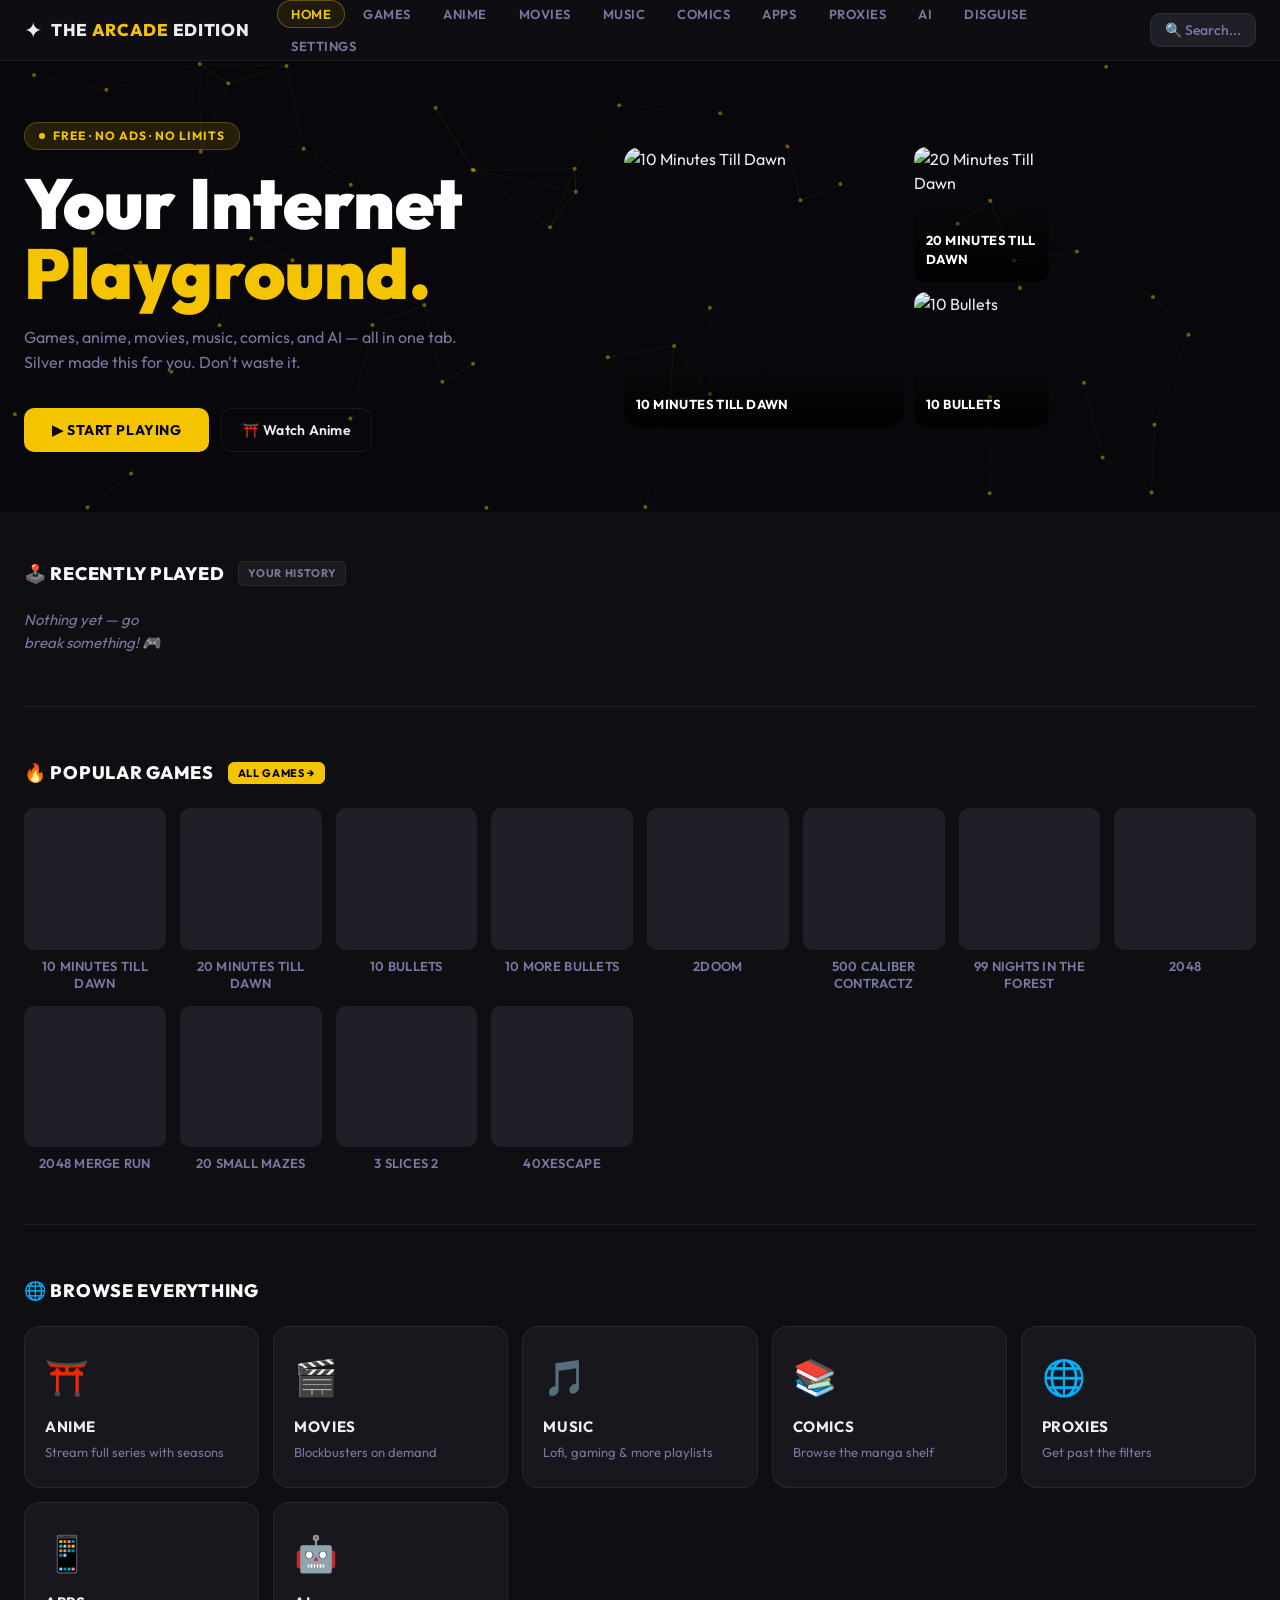
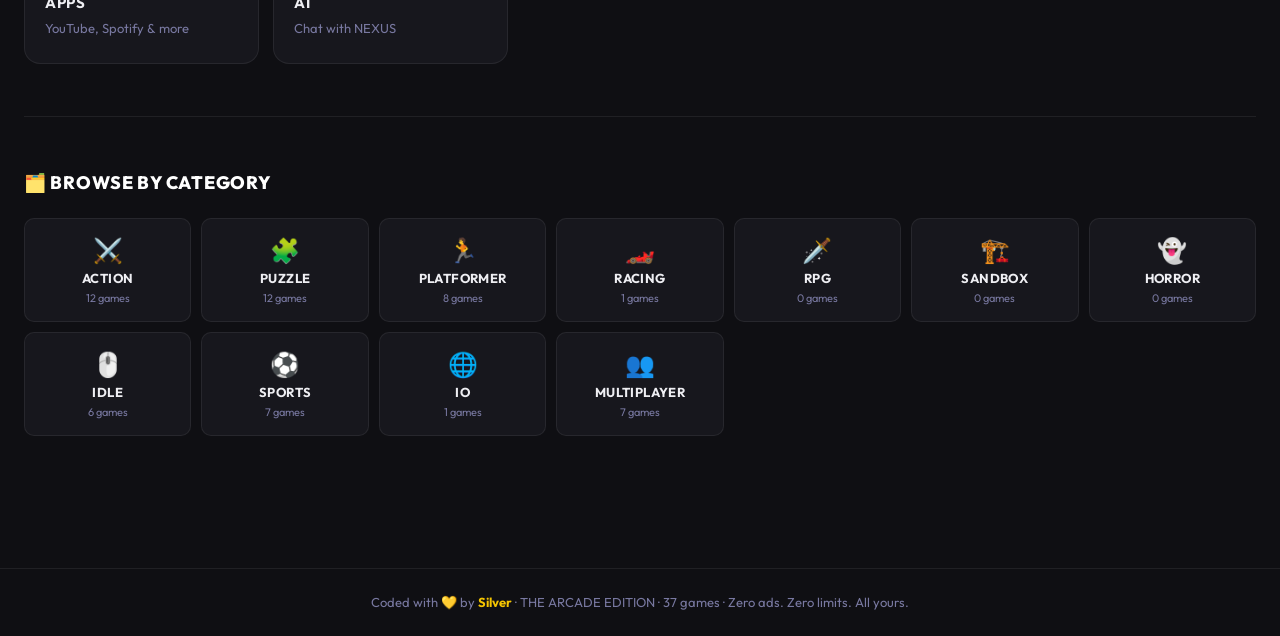
==== commit 3ca3a8ed: "Update index.html" ====
--- a/index.html
+++ b/index.html
@@ -690,7 +690,7 @@
         id: 'jjk',
         title: 'Jujutsu Kaisen',
         thumb: 'https://lh3.googleusercontent.com/pw/AP1GczMfE8PlhsTcq7ktFSVATbhNoKUy42dXV8RN49rw3xy97je1ZTSwuT3k-yIxleFK4kAv3tJhXBaqXHgg-aCy4SHH4oWsd6C5NkrvJ33DJxlZJDUJkS8gjZSZ7mfo_NViTvZQrx2NilVwV8duoaxFdPhh=w1672-h941-s-no-gm',
-        coverThumb: 'https://lh3.googleusercontent.com/pw/AP1GczMfE8PlhsTcq7ktFSVATbhNoKUy42dXV8RN49rw3xy97je1ZTSwuT3k-yIxleFK4kAv3tJhXBaqXHgg-aCy4SHH4oWsd6C5NkrvJ33DJxlZJDUJkS8gjZSZ7mfo_NViTvZQrx2NilVwV8duoaxFdPhh=w1672-h941-s-no-gm',
+        coverThumb: 'https://xonomax.com/cdn/shop/files/750341.jpg?v=1721570131', <!-- the cover shown on the selection menu-->
         genre: 'Action · Supernatural',
         seasons: [
             {
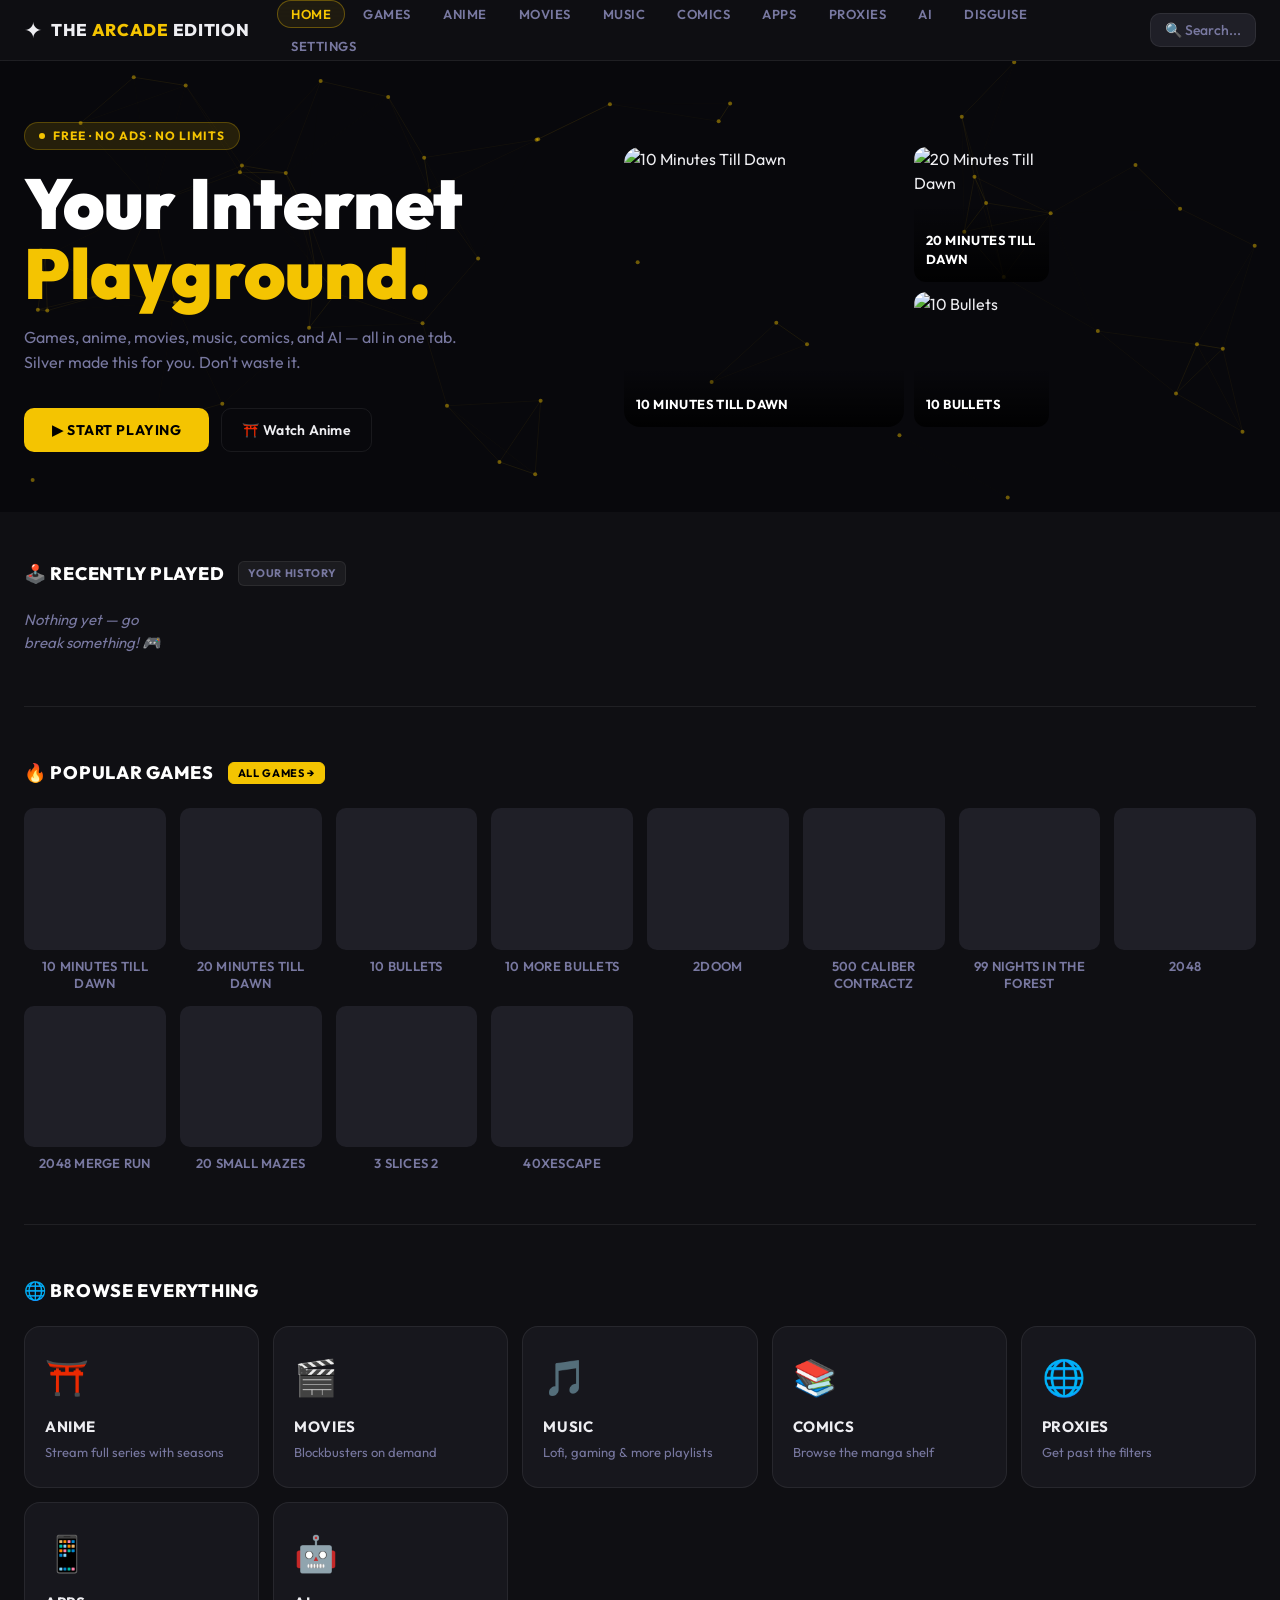
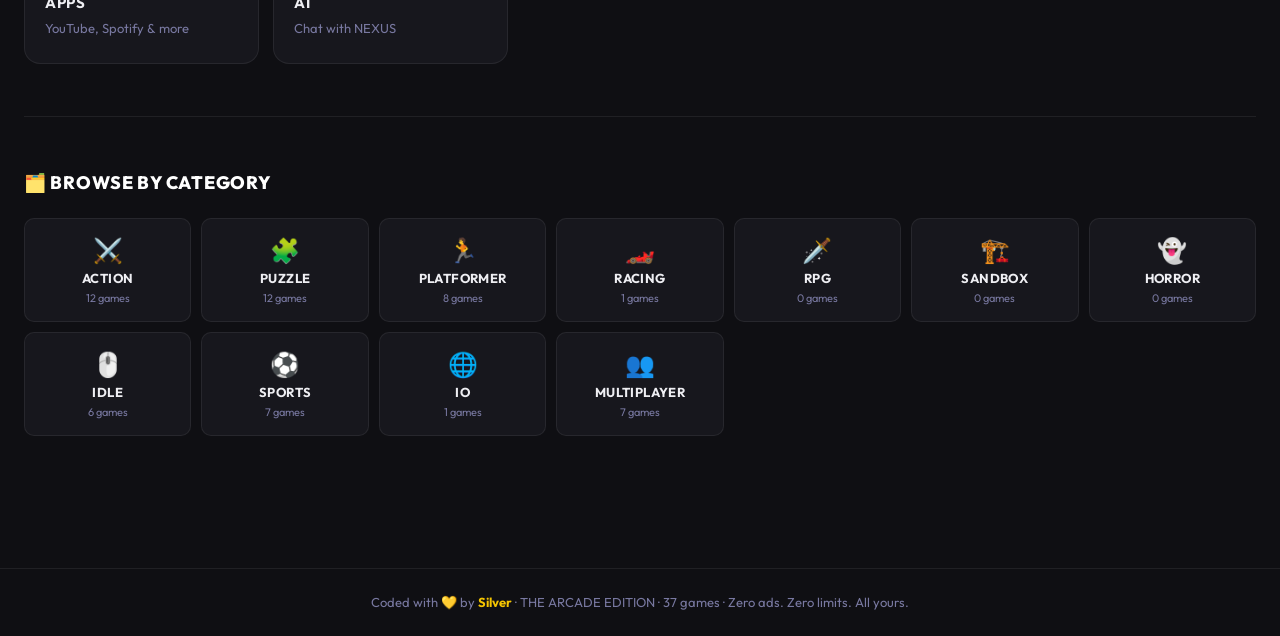
==== commit aa4dd6e1: "Update index.html" ====
--- a/index.html
+++ b/index.html
@@ -690,7 +690,7 @@
         id: 'jjk',
         title: 'Jujutsu Kaisen',
         thumb: 'https://lh3.googleusercontent.com/pw/AP1GczMfE8PlhsTcq7ktFSVATbhNoKUy42dXV8RN49rw3xy97je1ZTSwuT3k-yIxleFK4kAv3tJhXBaqXHgg-aCy4SHH4oWsd6C5NkrvJ33DJxlZJDUJkS8gjZSZ7mfo_NViTvZQrx2NilVwV8duoaxFdPhh=w1672-h941-s-no-gm',
-        coverThumb: 'https://xonomax.com/cdn/shop/files/750341.jpg?v=1721570131', <!-- the cover shown on the selection menu-->
+        coverThumb: 'https://i.redd.it/regardless-of-the-constant-criticism-that-jjk-gets-lets-not-v0-16mu5tyw0nbc1.jpg?width=1930&format=pjpg&auto=webp&s=bf8259adc4a91412cf6749f6eea698359037651e', <!-- the cover shown on the selection menu-->
         genre: 'Action · Supernatural',
         seasons: [
             {
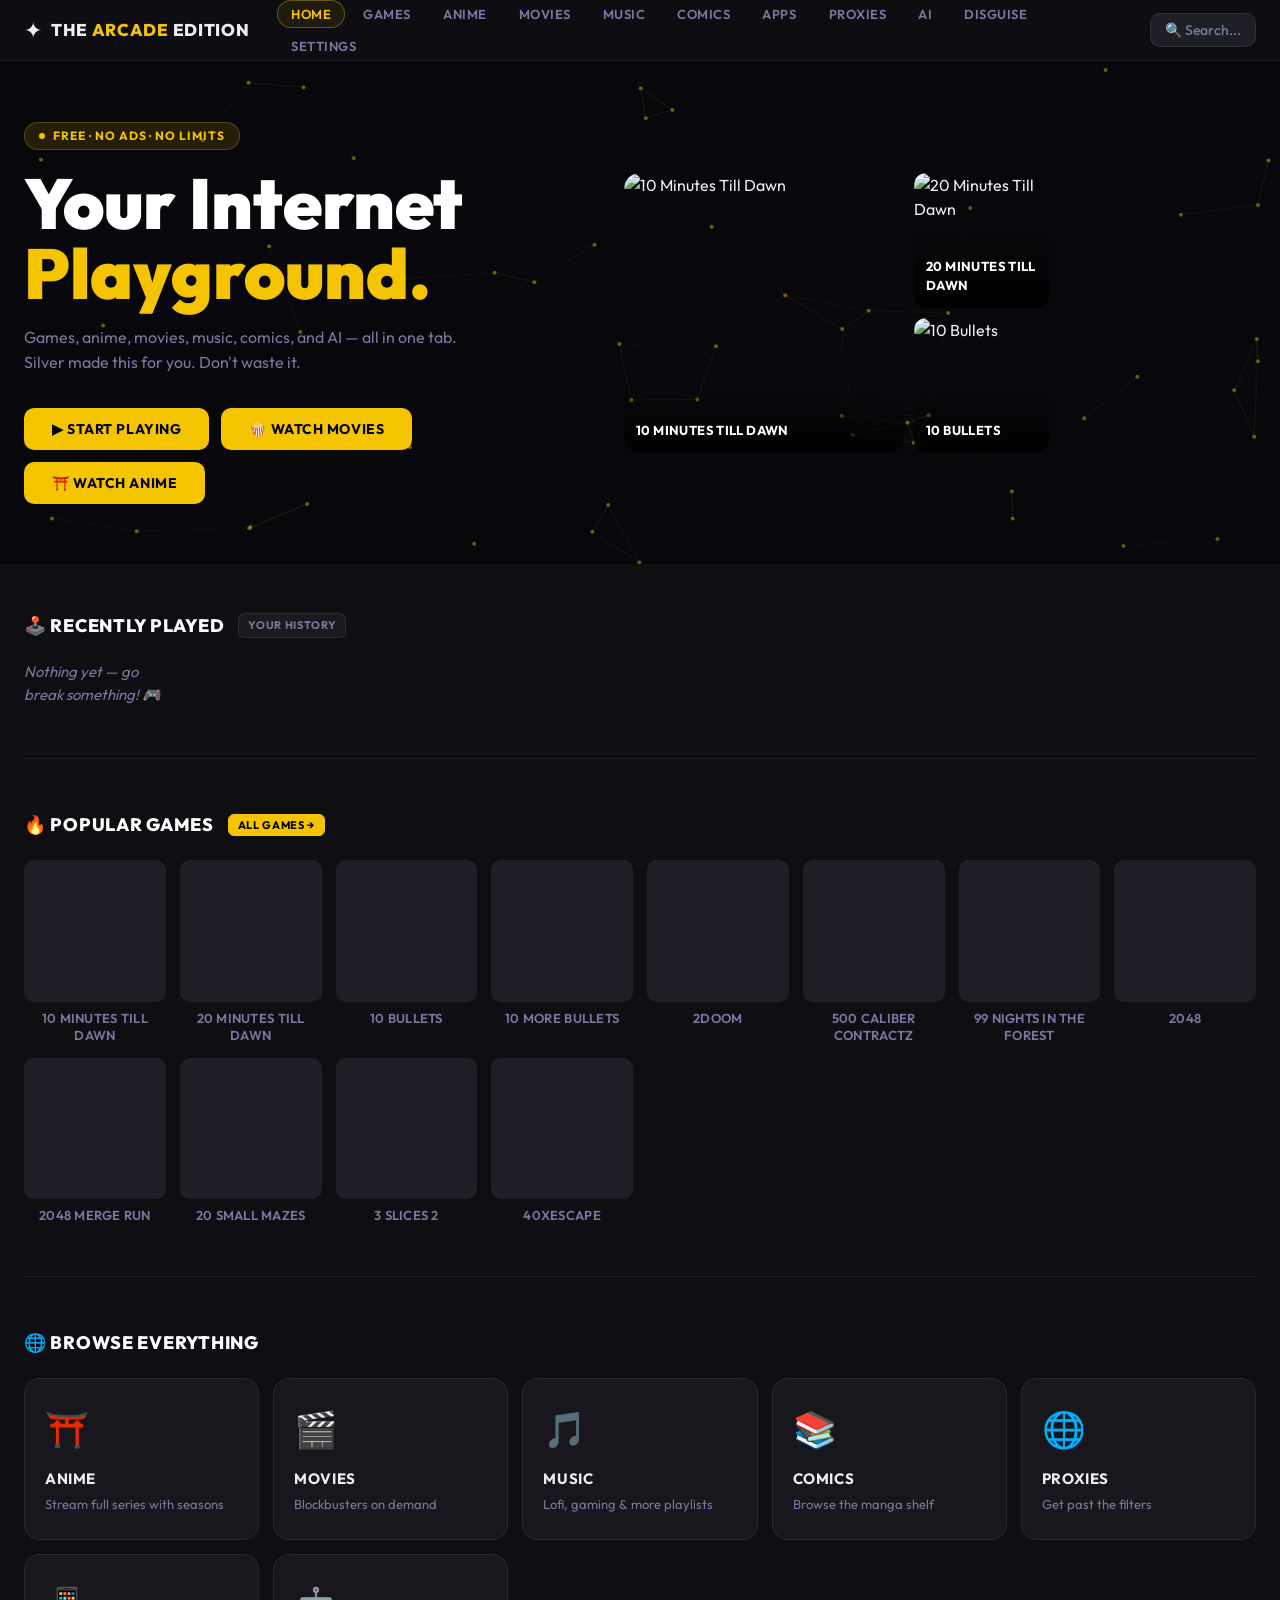
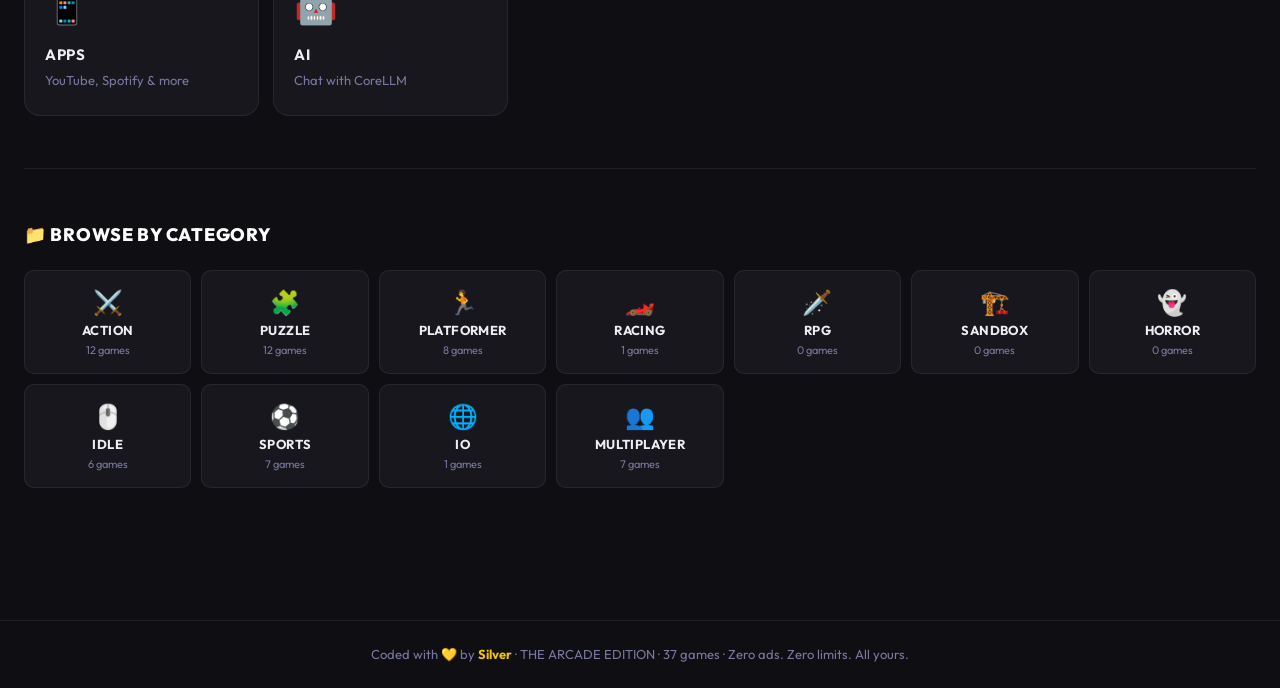
==== commit 61c0870c: "Update index.html" ====
--- a/index.html
+++ b/index.html
@@ -34,7 +34,7 @@
             <button class="hub-pill" data-section="settings">Settings</button>
         </nav>
         <div class="header-right">
-            <button class="search-toggle" id="search-toggle" aria-label="Search">🔍 Search...</button>
+            <button class="search-toggle" id="search-toggle" aria-label="Search">   🔍 Search...   </button>
         </div>
     </div>
     <div class="search-dropdown" id="search-dropdown" style="display:none">
@@ -59,7 +59,8 @@
                 <p class="hero-sub">Games, anime, movies, music, comics, and AI — all in one tab. Silver made this for you. Don't waste it.</p>
                 <div class="hero-actions">
                     <button class="hero-btn" onclick="showSection('games')">▶ Start Playing</button>
-                    <button class="hero-btn-ghost" onclick="showSection('anime')">⛩️ Watch Anime</button>
+                    <button class="hero-btn" onclick="showSection('movies')">🍿 Watch Movies</button>
+                    <button class="hero-btn" onclick="showSection('anime')">⛩️ Watch Anime</button>
                 </div>
             </div>
             <div class="hero-right" id="hero-previews"></div>
@@ -127,7 +128,7 @@
                 <div class="ent-card" style="--ent-color:var(--accent)" onclick="showSection('ai')">
                     <span class="ent-icon">🤖</span>
                     <div class="ent-name">AI</div>
-                    <div class="ent-hint">Chat with NEXUS</div>
+                    <div class="ent-hint">Chat with CoreLLM</div>
                 </div>
             </div>
         </section>
@@ -136,7 +137,7 @@
 
         <section class="home-section">
             <div class="section-header">
-                <h2 class="section-title">🗂️ Browse by Category</h2>
+                <h2 class="section-title">📁 Browse by Category</h2>
             </div>
             <div class="category-grid" id="category-grid"></div>
         </section>
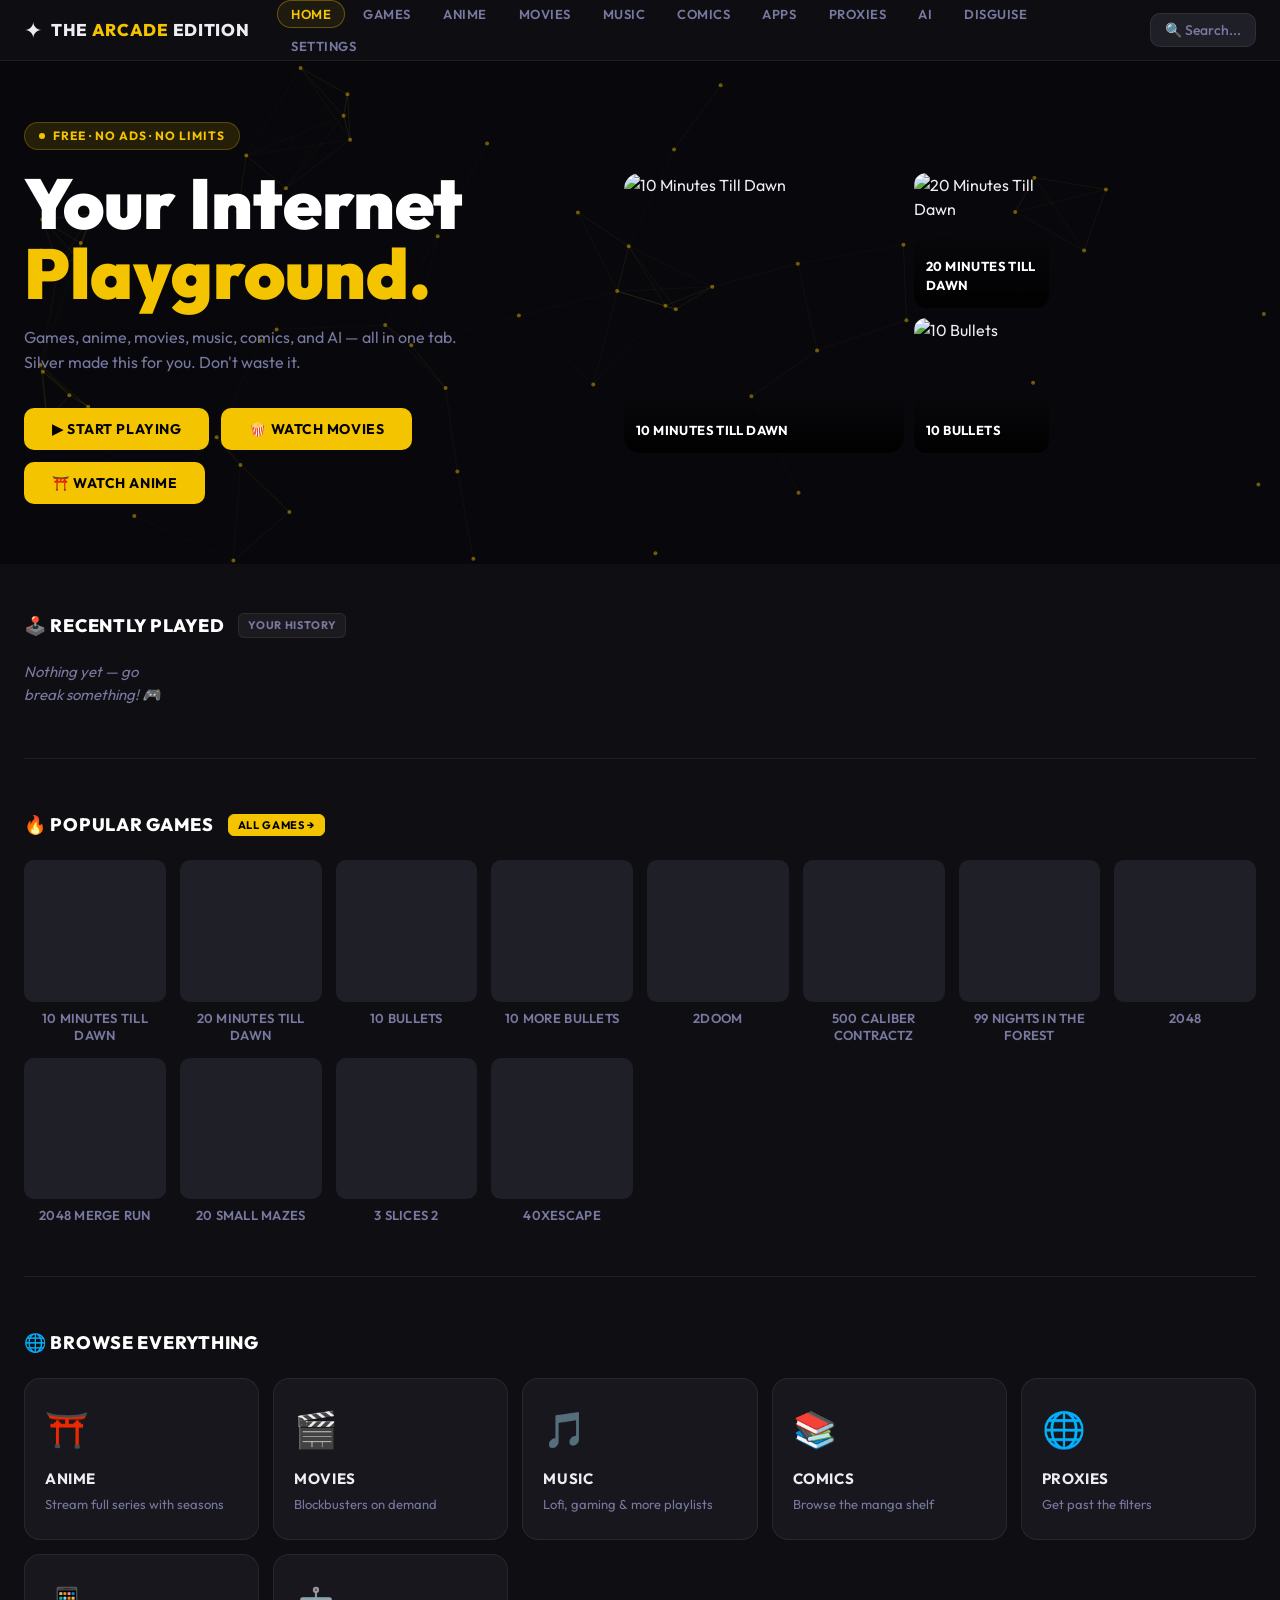
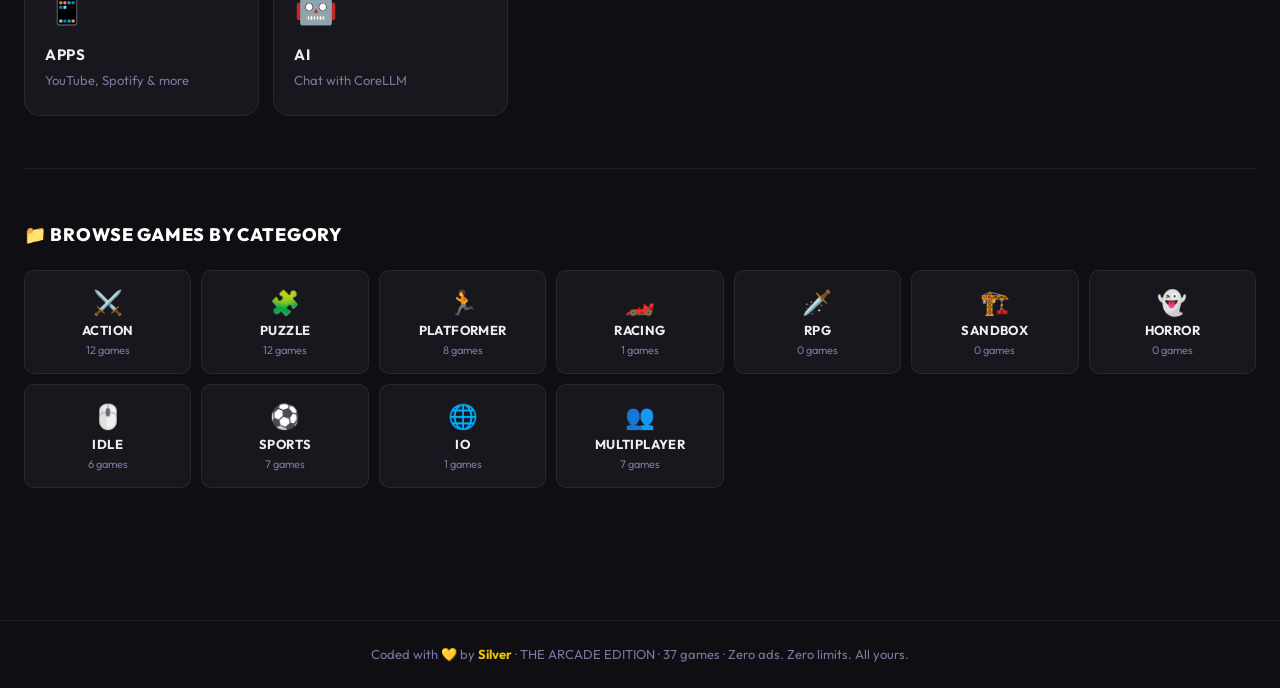
==== commit 14bbe93d: "Update index.html" ====
--- a/index.html
+++ b/index.html
@@ -137,7 +137,7 @@
 
         <section class="home-section">
             <div class="section-header">
-                <h2 class="section-title">📁 Browse by Category</h2>
+                <h2 class="section-title">📁 Browse Games by Category</h2>
             </div>
             <div class="category-grid" id="category-grid"></div>
         </section>
